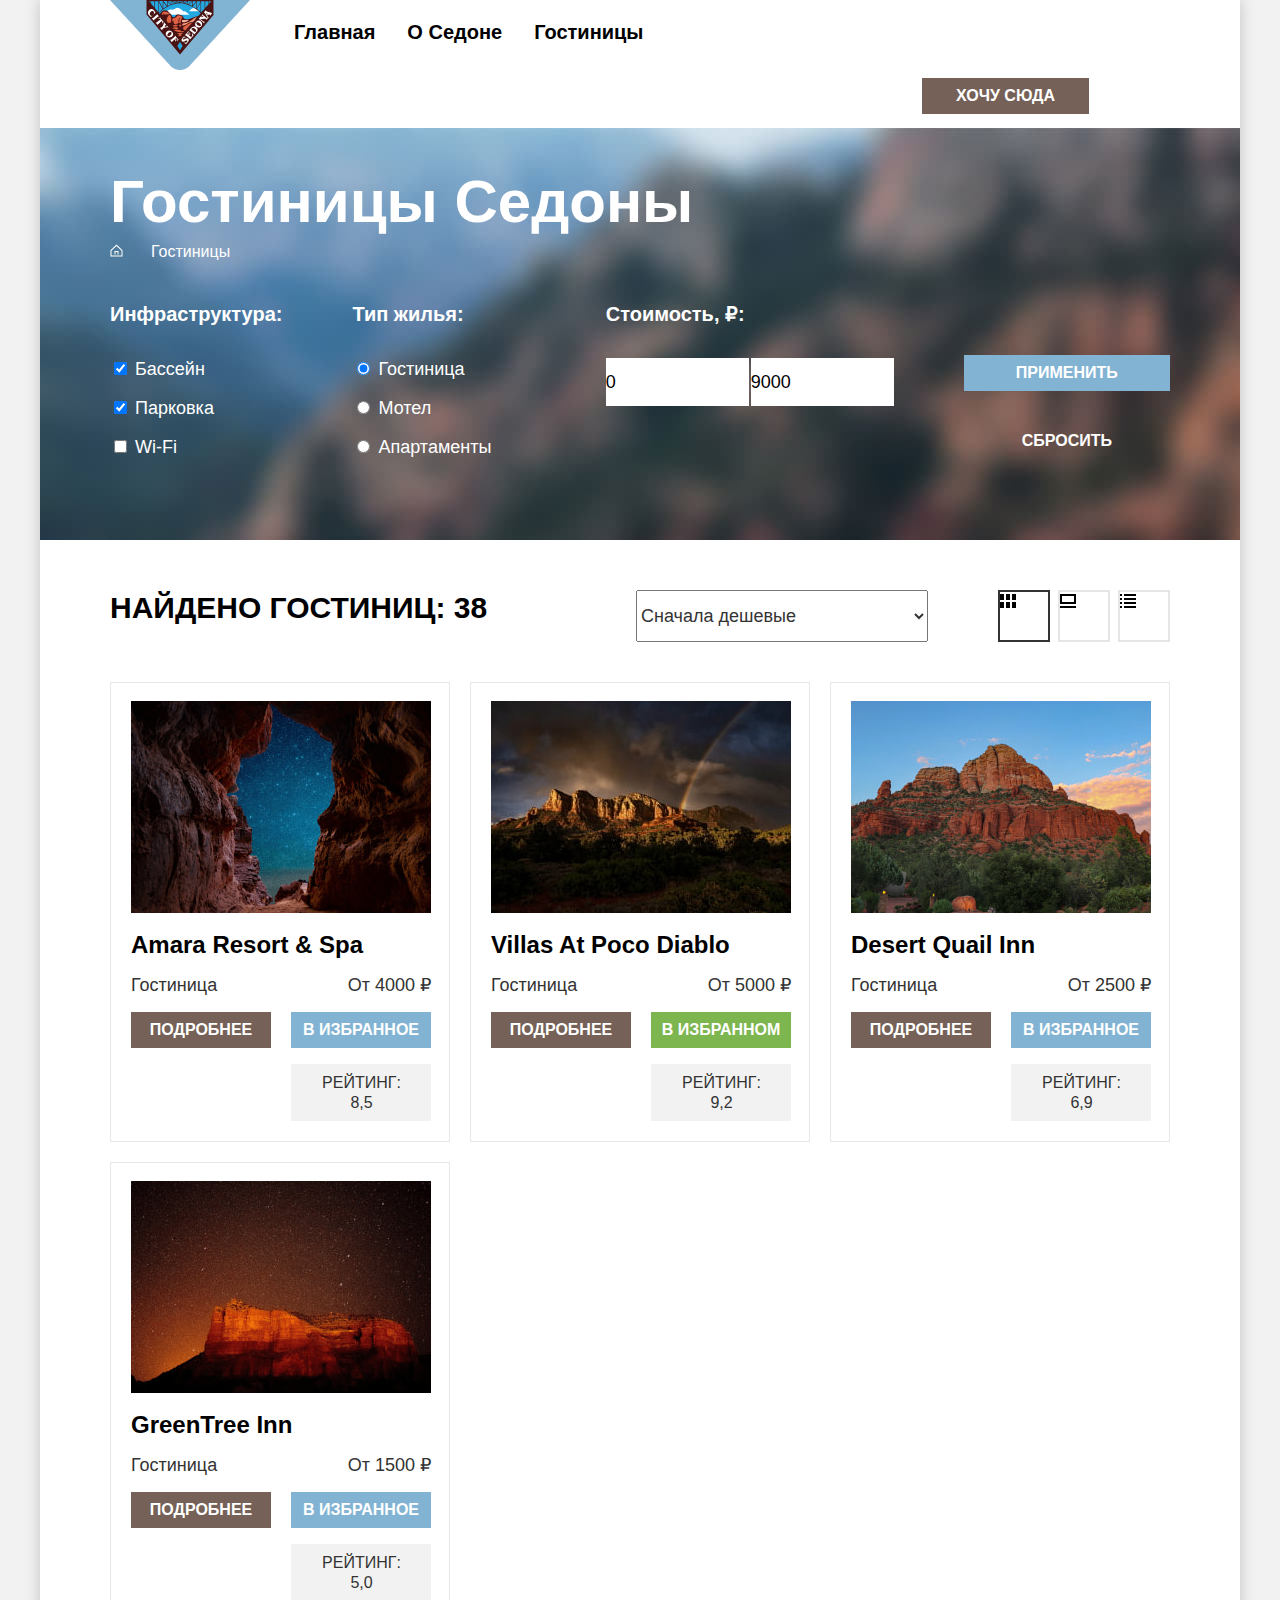
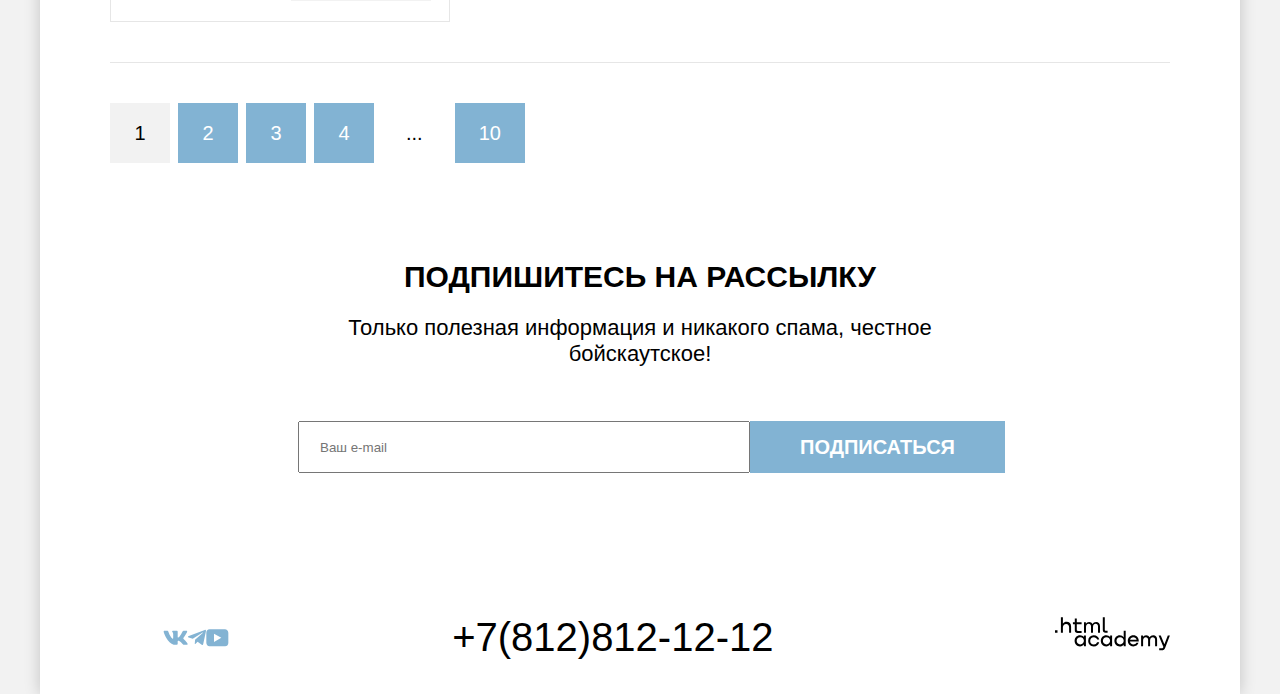
==== catalog.html @ e8048951 "Вносит правки, вставляет изображения" ====
<!DOCTYPE html>
<html lang="ru">

  <head>
    <meta charset="utf-8">
    <title>HTML Academy: Седона</title>
    <link rel="stylesheet" href="styles/styles.css">
  </head>

  <body>
    <div class="page-container">
      <header class="page-header">
        <nav class="navigation">
          <a class="navigation-logo" href="index.html">
            <img class="page-header-logo" src="images/icons/logo.svg" width="140" height="70"
              alt="Логотип сайта городка Седона">
          </a>
          <ul class="navigation-list">
            <li class="navigation-item">
              <a class="navigation-link" href="index.html">Главная</a>
            </li>
            <li class="navigation-item">
              <a class="navigation-link" href="about.html">О Седоне</a>
            </li>
            <li class="navigation-item">
              <a class="navigation-link navigation-link-current" href="catalog.html">Гостиницы</a>
            </li>
          </ul>
          <ul class="navigation-list navigation-user">
            <li class="navigation-item">
              <button class="search icon" type="button"><span class="visually-hidden">Поиск</span>
                <!--<form class="search-form visually-hidden" action="https://echo.htmlacademy.ru/" method="get">
                <input type="text" name="search-button">
              </form>-->
              </button>
            </li>
            <li class="navigation-item">
              <a class="navigation-link favourites icon" href="favourites.html">
                <span class="visually-hidden">
                  Избранное
                </span>
              </a>
            </li>
            <li class="navigation-item">
              <button class="button search-hotels" type="button">
                Хочу сюда
              </button>
            </li>
          </ul>
        </nav>
      </header>

      <main class="main-container catalog-main">
        <section class="filter-catalog filter-background">
          <header class="catalog-header">
            <h1 class="catalog-header-title">Гостиницы Седоны</h1>
            <ol class="breadcrumbs">
              <li class="breadcrumbs-item">
                <a class="breadcrumbs-link" href="index.html">
                  <svg class="breadcrumbs-icon" xmlns="http://www.w3.org/2000/svg" width="13" height="13" fill="none"
                    viewBox="0 0 13 13">
                    <path fill="#fff" d="m6.5.5-6 5.8v6.2h12V6.3L6.5.5Zm5 11h-10V6.7l5-4.8 5 4.8v4.8Z" />
                    <path fill="#fff" d="M4.5 10.5h1V8h2v2.5h1V7h-4v3.5Z" />
                  </svg>
                  <span class="visually-hidden">Главная
                    страница</span></a>
              </li>
              <li class="breadcrumbs-item">
                <a class="breadcrumbs-link ">Гостиницы</a>
              </li>
            </ol>
          </header>
          <div class="filter">
            <h2 class="visually-hidden">Фильтр поиска гостиниц</h2>
            <form class="catalog-filter" action="https://echo.htmlacademy.ru/" method="get">
              <div class="catalog-filter-container">
                <fieldset class="catalog-filter-group">
                  <legend class="catalog-filter-title">Инфраструктура:</legend>
                  <ul class="catalog-filter-list">
                    <li class="catalog-filter-item">
                      <label class="control">
                        <input class="control-input" type="checkbox" name="pool" checked>
                        Бассейн
                      </label>
                    </li>
                    <li class="catalog-filter-item">
                      <label class="control">
                        <input class="control-input" type="checkbox" name="parking" checked>
                        Парковка
                      </label>
                    </li>
                    <li class="catalog-filter-item">
                      <label class="control">
                        <input class="control-input" type="checkbox" name="wi-fi">
                        Wi-Fi
                      </label>
                    </li>
                  </ul>
                </fieldset>
                <fieldset class="catalog-filter-group">
                  <legend class="catalog-filter-title">Тип жилья:</legend>
                  <ul class="catalog-filter-list">
                    <li class="catalog-filter-item">
                      <label class="control">
                        <input class="control-input" type="radio" name="hotel-type" value="catalog-filter-hotel"
                          checked>
                        Гостиница
                      </label>
                    </li>
                    <li class="catalog-filter-item">
                      <label class="control">
                        <input class="control-input" type="radio" name="hotel-type" value="catalog-filter-motel">
                        Мотел
                      </label>
                    </li>
                    <li class="catalog-filter-item">
                      <label class="control">
                        <input class="control-input" type="radio" name="hotel-type" value="catalog-filter-appartments">
                        Апартаменты
                      </label>
                    </li>
                  </ul>
                </fieldset>
              </div>
              <div class="catalog-filter-container">
                <fieldset class="catalog-filter-group cost">
                  <legend class="catalog-filter-title">Стоимость, ₽:</legend>
                  <ul class="catalog-filter-list">
                    <li class="catalog-filter-item">
                      <label class="control">
                        <input class="control-input cost-input" type="text" name="cost-from" value="0" placeholder="От">
                        <span class="visually-hidden">От</span>
                      </label>
                      <label class="control">
                        <input class="control-input cost-input" type="text" name="cost-before" value="9000"
                          placeholder="До">
                        <span class="visually-hidden">До</span>
                      </label>
                    </li>
                  </ul>
                </fieldset>
                <div class="filter-buttons">
                  <button class="button button-submit" type="submit">Применить</button>
                  <button class="button button-reset" type="reset">Сбросить</button>
                </div>
              </div>
            </form>
          </div>
        </section>
        <section class="catalog">
          <div class="sorting-container">
            <h2 class="catalog-title">Найдено гостиниц: <span>38</span></h2>
            <select class="select-control" arai-label="Сортировка">
              <option value="cheap" selected>Сначала дешевые</option>
              <option value="popular">Сначала популярные</option>
              <option value="expensive">Сначала дорогие</option>
            </select>
            <ul class="sorting-buttons">
              <li class="sorting-buttons-item button-selected">
                <a href="#" class="card-grid-toggle">
                  <svg class="view-button-icon" xmlns="http://www.w3.org/2000/svg" width="16" height="14" fill="none"
                    viewBox="0 0 16 14">
                    <g fill="#000" clip-path="url(#a)">
                      <path d="M4 0H0v6h4V0ZM16 0h-4v6h4V0ZM10 0H6v6h4V0ZM4 8H0v6h4V8ZM16 8h-4v6h4V8ZM10 8H6v6h4V8Z" />
                    </g>
                    <defs>
                      <clipPath id="a">
                        <path fill="#fff" d="M0 0h16v14H0z" />
                      </clipPath>
                    </defs>
                  </svg>
                  <span class="visually-hidden">Показать карточки</span>
                </a>
              </li>
              <li class="sorting-buttons-item">
                <a href="#" class="card-grid-toggle">
                  <svg xmlns="http://www.w3.org/2000/svg" width="16" height="14" fill="none" viewBox="0 0 16 14">
                    <g fill="#000" clip-path="url(#a)">
                      <path d="M16 12H0v2h16v-2ZM14 2v6H2V2h12Zm2-2H0v10h16V0Z" />
                    </g>
                    <defs>
                      <clipPath id="a">
                        <path fill="#fff" d="M0 0h16v14H0z" />
                      </clipPath>
                    </defs>
                  </svg>
                  <span class="visually-hidden">Показать карточку с превью</span>
                </a>
              </li>
              <li class="sorting-buttons-item">
                <a href="#" class="card-grid-toggle">
                  <svg xmlns="http://www.w3.org/2000/svg" width="16" height="14" fill="none" viewBox="0 0 16 14">
                    <path fill="#000"
                      d="M2 0H0v2h2V0ZM16 0H4v2h12V0ZM2 4H0v2h2V4ZM16 4H4v2h12V4ZM2 8H0v2h2V8ZM16 8H4v2h12V8ZM2 12H0v2h2v-2ZM16 12H4v2h12v-2Z" />
                  </svg>
                  <span class="visually-hidden">Показать списком</span>
                </a>
              </li>
            </ul>
          </div>

          <ul class="product-list">
            <li class="product-card">
              <a class="product-card-link" href="#">
                <img class="product-card-image" src="images/catalog/hotel-amara.jpg" width="300" height="212"
                  alt="Вид из отеля на звёздное небо">
              </a>
              <a class="product-card-link" href="#">
                <h3 class="product-card-title" lang="en">Amara Resort & Spa</h3>
              </a>
              <span class="product-card-type">Гостиница</span>
              <span class="product-card-price">От 4000 ₽</span>
              <a class="product-card-button button" href="#">Подробнее</a>
              <button class="button product-card-fav" type="button">В избранное</button>
              <p class="star-rating stars-4">
                <span class="visually-hidden">Четыре звезды</span>
              </p>
              <p class="button product-card-rating">Рейтинг: 8,5</p>
            </li>
            <li class="product-card">
              <a class="product-card-link" href="#">
                <img class="product-card-image" src="images/catalog/hotel-villias.jpg" width="300" height="212"
                  alt="Вид и отеля на радугу над горой">
              </a>
              <a class="product-card-link href=" #">
                <h3 class="product-card-title" lang="en">Villas at Poco Diablo</h3>
              </a>
              <span class="product-card-type">Гостиница</span>
              <span class="product-card-price">От 5000 ₽</span>
              <a class="product-card-button button" href="#">Подробнее</a>
              <button class="button product-card-fav active" type="button">В избранном</button>
              <p class="star-rating stars-4">
                <span class="visually-hidden">Четыре звезды</span>
              </p>
              <p class="button product-card-rating">Рейтинг: 9,2</p>
            </li>
            <li class="product-card">
              <a class="product-card-link" href="#">
                <img class="product-card-image" src="images/catalog/hotel-quail.jpg" width="300" height="212"
                  alt="Вид из отеля на живописную красную гору в зелени">
              </a>
              <a class="product-card-link" href="#">
                <h3 class="product-card-title" lang="en">Desert Quail Inn</h3>
              </a>
              <span class="product-card-type">Гостиница</span>
              <span class="product-card-price">От 2500 ₽</span>
              <a class="product-card-button button" href="#">Подробнее</a>
              <button class="button product-card-fav" type="button">В избранное</button>
              <p class="star-rating stars-3">
                <span class="visually-hidden">Три звезды</span>
              </p>
              <p class="button product-card-rating">Рейтинг: 6,9</p>
            </li>
            <li class="product-card">
              <a class="product-card-link" href="#">
                <img class="product-card-image" src="images/catalog/hotel-greentree.jpg" width="300" height="212"
                  alt="Вид из отеля на гору под звёздным небом">
              </a>
              <a class="product-card-link" href="#">
                <h3 class="product-card-title" lang="en">GreenTree Inn</h3>
              </a>
              <span class="product-card-type">Гостиница</span>
              <span class="product-card-price">От 1500 ₽</span>
              <a class="product-card-button button" href="#">Подробнее</a>
              <button class="button product-card-fav" type="button">В избранное</button>
              <p class="star-rating stars-2">
                <span class="visually-hidden">Две звезды</span>
              </p>
              <p class="button product-card-rating">Рейтинг: 5,0</p>
            </li>
          </ul>
          <ul class="pagination-list">
            <li class="pagination-item">
              <a class="pagination-link pagination-current">1</a>
            </li>
            <li class="pagination-item">
              <a class="pagination-link" href="#">2</a>
            </li>
            <li class="pagination-item">
              <a class="pagination-link" href="#">3</a>
            </li>
            <li class="pagination-item">
              <a class="pagination-link" href="#">4</a>
            </li>
            <li class="pagination-item">
              <span class="other-page">...</span>
            </li>
            <li class="pagination-item">
              <a class="pagination-link" href="#">10</a>
            </li>
          </ul>
        </section>
        <section class="subscribe subscribe-catalog">
          <div class="subscribe-container">
            <h2 class="subscribe-title subscribe-title-catalog">Подпишитесь на рассылку</h2>
            <p class="subscribe-text sub-text-catalog">Только полезная информация и никакого спама, честное
              бойскаутское!
            </p>
            <form class="subscribe-form" action="https://echo.htmlacademy.ru/" method="post">
              <input class="subscribe-input" type="email" name="subscribe-email" placeholder="Ваш e-mail" required>
              <button class="button subscribe-email-button" type="button">Подписаться</button>
            </form>
          </div>
        </section>

      </main>

      <footer class="page-footer">
        <section class="networks">
          <h2 class="visually-hidden">Наши соцсети</h2>
          <ul class="networks-list">
            <li class="networks-item">
              <a class="button-network" href="https://vk.com/htmlacademy">
                <svg class="networks-icon" aria-hidden="true" focusable="false" width="25" height="15" fill="none"
                  viewBox="0 0 25 15" xmlns="http://www.w3.org/2000/svg">
                  <path fill="#83B3D3" fill-rule="evenodd" clip-rule="evenodd"
                    d="M24.12 1.8c.16-.54 0-.94-.8-.94H20.7c-.67 0-.98.34-1.15.73 0 0-1.33 3.2-3.22 5.27-.61.6-.9.8-1.23.8-.16 0-.41-.2-.41-.75v-5.1c0-.66-.19-.95-.74-.95H9.82c-.42 0-.67.3-.67.59 0 .62.95.76 1.04 2.51v3.8c0 .83-.15.98-.48.98-.9 0-3.06-3.2-4.34-6.88-.25-.72-.5-1-1.18-1H1.57c-.75 0-.9.34-.9.73 0 .68.89 4.07 4.14 8.55 2.17 3.06 5.23 4.72 8 4.72 1.68 0 1.88-.37 1.88-1v-2.32c0-.74.16-.88.7-.88.38 0 1.05.19 2.6 1.66 1.79 1.75 2.08 2.54 3.08 2.54h2.63c.75 0 1.12-.37.9-1.1-.23-.72-1.08-1.77-2.2-3.02-.62-.71-1.54-1.48-1.82-1.86-.39-.5-.28-.71 0-1.15 0 0 3.2-4.42 3.54-5.93Z" />
                </svg>
                <span class="visually-hidden">Вконтакте</span>
              </a>
            </li>
            <li class="networks-item">
              <a class="button-network" href="https://t.me/htmlacademy">
                <svg class="networks-icon" xmlns="http://www.w3.org/2000/svg" width="18" height="17" fill="none"
                  viewBox="0 0 18 17">
                  <path fill="#83B3D3"
                    d="M16.79.96.84 7.1c-1.09.44-1.08 1.05-.2 1.32l4.1 1.28 9.47-5.98c.44-.27.85-.13.52.17l-7.68 6.93-.28 4.22c.41 0 .6-.2.83-.41l1.99-1.94 4.13 3.06c.77.42 1.31.2 1.5-.71l2.72-12.8c.28-1.1-.43-1.61-1.16-1.28Z" />
                </svg>
                <span class="visually-hidden">Телеграм</span>
              </a>
            </li>
            <li class="networks-item">
              <a class="button-network" href="https://www.youtube.com/user/htmlacademyru">
                <svg class="networks-icon" xmlns="http://www.w3.org/2000/svg" width="23" height="18" fill="none"
                  viewBox="0 0 23 18">
                  <path fill="#83B3D3"
                    d="M18.94.36H3.51C1.65.36.33 1.95.33 3.76v10.09c0 1.91 1.32 3.5 3.18 3.5h15.65c1.64 0 3.17-1.59 3.17-3.4V3.76c-.22-1.8-1.53-3.4-3.39-3.4ZM7.99 12.89V4.82l7.34 4.04-7.34 4.03Z" />
                </svg>
                <span class="visually-hidden">Youtube</span>
              </a>
            </li>
          </ul>
        </section>
        <section class="footer-contacts">
          <h2 class="visually-hidden">Контакты</h2>
          <a class="contacts-phone" href="tel:+78128121212">+7(812)812-12-12</a>
        </section>
        <section class="footer-logo">
          <a class="footer-logo-link" href="https://htmlacademy.ru/">
            <svg class="footer-logo-icon" xmlns="http://www.w3.org/2000/svg" width="115" height="34" fill="none"
              viewBox="0 0 115 34">
              <path fill="#000"
                d="M0 13.26v2.6h2.5v-2.6H0ZM11.6 4.86c-1.6 0-2.8.7-3.6 1.7h-.1V.36h-2v15.5h2v-5.3c0-2.1 1.3-3.6 3.3-3.6 1.8 0 2.9 1.4 2.9 3.2v5.7h2v-6.1c.1-3-1.8-4.9-4.5-4.9ZM26.6 5.16h-4.8v-3.7h-2v3.8h-1.9v2h1.9v6c0 1.7 1 2.7 2.7 2.7h4.1v-2h-3.7c-.7 0-1.1-.4-1.1-1.1v-5.7h4.8v-2ZM41.1 4.96c-1.6 0-2.9.8-3.5 2.1h-.1c-.6-1.2-1.8-2.1-3.4-2.1-1.4 0-2.5.8-3.1 1.8h-.1v-1.6H29v10.6h2v-5.4c0-2 1-3.5 2.6-3.5 1.5 0 2.4 1 2.4 2.6v6.3h2v-5.6c0-2.4 1.4-3.3 2.6-3.3 1.5 0 2.4 1 2.4 2.6v6.3h2v-6.5c.1-2.5-1.4-4.3-3.9-4.3ZM47.8 13.06c0 1.7 1 2.7 2.8 2.7h2v-2h-1.7c-.7 0-1.1-.4-1.1-1.1V.36h-2v12.7ZM28.9 20.06c-.9-1.1-2.2-1.8-3.9-1.8-3.1 0-5.4 2.3-5.4 5.6s2.3 5.6 5.4 5.6c1.8 0 3-.8 3.8-1.9h.1v1.6h2v-10.6h-2v1.5Zm-3.6 7.4c-2.2 0-3.6-1.6-3.6-3.6s1.4-3.6 3.6-3.6 3.6 1.6 3.6 3.6c0 1.9-1.4 3.6-3.6 3.6ZM44.2 22.36c-.5-2.4-2.6-4.1-5.4-4.1a5.4 5.4 0 0 0-5.6 5.6c0 3.1 2.2 5.6 5.6 5.6 2.8 0 4.9-1.8 5.4-4.2h-2.1a3.4 3.4 0 0 1-3.3 2.3c-2.2 0-3.6-1.6-3.6-3.6s1.4-3.6 3.6-3.6c1.6 0 2.8 1 3.3 2.2h2.1v-.2ZM55.1 20.06c-.9-1.1-2.2-1.8-3.9-1.8-3.1 0-5.4 2.3-5.4 5.6s2.3 5.6 5.4 5.6c1.8 0 3-.8 3.8-1.9h.1v1.6h2v-10.6h-2v1.5Zm-3.6 7.4c-2.2 0-3.6-1.6-3.6-3.6s1.4-3.6 3.6-3.6 3.6 1.6 3.6 3.6c0 1.9-1.5 3.6-3.6 3.6ZM68.7 20.16c-.9-1.1-2.2-1.9-3.9-1.9-3.1 0-5.4 2.3-5.4 5.6s2.2 5.6 5.4 5.6c1.7 0 3-.8 3.8-1.8h.1v1.5h2v-15.4h-2v6.4Zm-3.6 7.3c-2.2 0-3.6-1.6-3.6-3.6s1.4-3.6 3.6-3.6 3.6 1.6 3.6 3.6c-.1 2-1.5 3.6-3.6 3.6ZM78.3 18.26c-3.3 0-5.5 2.5-5.5 5.6 0 3 2.1 5.6 5.5 5.6 2.5 0 4.5-1.3 5.2-3.6h-2.1c-.5 1-1.6 1.6-3 1.6-1.9 0-3.3-1.3-3.4-2.9h8.8c.2-3.6-2-6.3-5.5-6.3Zm0 1.9c1.7 0 3 1 3.3 2.6h-6.5c.3-1.5 1.5-2.6 3.2-2.6ZM98.2 18.26c-1.6 0-2.9.8-3.6 2h-.1c-.6-1.2-1.8-2-3.4-2-1.4 0-2.5.7-3.1 1.8v-1.5h-1.9v10.6h2v-5.4c0-2 1-3.4 2.6-3.5 1.5 0 2.4 1 2.4 2.6v6.3h2v-5.6c0-2.4 1.4-3.3 2.6-3.3 1.5 0 2.4 1 2.4 2.6v6.3h2v-6.5c.1-2.6-1.4-4.4-3.9-4.4ZM109.4 27.36l-3.6-8.9h-2.2l4.8 11.6c-.3.9-.7 1.2-1.7 1.2h-2.5v2h2.5c1.8 0 2.8-.8 3.5-2.6l4.7-12.2h-2.1l-3.4 8.9Z" />
            </svg>
          </a>
        </section>
      </footer>
    </div>
  </body>

</html>
---- styles/styles.css ----
@font-face {
  font-family: "PT Sans";
  font-style: normal;
  font-weight: 400;
  src: url("../fonts/ptsans-400.woff2") format("woff2");
  font-display: swap;
}

@font-face {
  font-family: "PT Sans";
  font-style: normal;
  font-weight: 700;
  src: url("../fonts/ptsans-700.woff2") format("woff2");
  font-display: swap;
}

html {
  height: 100%;
}

body {
  margin: 0;
  height: 100%;
  font-family: "PT Sans", sans-serif;
  font-size: 18px;
  line-height: 21px;
  color: #333333;
  background-color: #F2F2F2;
}

.visually-hidden {
  position: absolute;
  width: 1px;
  height: 1px;
  margin: -1px;
  padding: 0;
  border: 0;
  clip: rect(0 0 0 0);
  overflow: hidden;
}

.page-container {
  margin: 0 auto;
  width: 1200px;
  display: flex;
  flex-direction: column;
  min-height: 100%;
  background-color: #FFFFFF;
  box-shadow: 0px 0px 15px rgba(0, 0, 0, 0.2);
}

.page-header {
  color: #000000;
  background-color: #FFFFFF;
  padding: 0 70px;
}

.navigation {
  display: flex;
}

.navigation-list {
  display: flex;
  flex-wrap: wrap;
  width: 460px;
  margin: 0;
  padding: 0;
  list-style: none;
}

.navigation-logo {
  width: 138px;
  margin-right: 30px;
  z-index: 1;
  margin-bottom: -11px;
  cursor: pointer;
}

.navigation-link {
  display: block;
  padding: 20px 16px;
  font-size: 20px;
  line-height: 24px;
  font-weight: 700;
  text-align: center;
  color: #000000;
  background-color: #FFFFFF;
  text-decoration: none;
}

.button {
  font-family: inherit;
  font-size: 16px;
  line-height: 20px;
  font-weight: 700;
  text-align: center;
  color: #FFFFFF;
  text-decoration: none;
  text-transform: uppercase;
  border: 0;
  cursor: pointer;
}

.navigation-user {
  width: 268px;
  margin: 0;
  margin-left: auto;
}

.icon {
  display: block;
  min-width: 20px;
  min-height: 20px;
  padding: 22px 12px;
}

.search {
  background-color: transparent;
  border: 0;
  cursor: pointer;
  margin: 22px 12px;
  padding: 0;
}

.search-hotels {
  min-width: 160px;
  min-height: 36px;
  padding: 8px 34px;
  margin-top: 14px;
  margin-bottom: 14px;
  margin-left: 20px;
  background-color: #756157;
  border: 0;
}

.main-container {
  flex-grow: 1;
}

.hero {
  width: 100%;
  min-height: 485px;
  background-color: #000000;
  background-image: url("../images/index/hero-devider.png"),
    url("../images/index/index-background.jpg");
  background-size: 100% auto;
  background-repeat: no-repeat;
  background-position: center bottom, center;
}

.hero-welcome {
  display: block;
  margin: 0 auto;
}

.welcome {
  padding-top: 51px;
  padding-bottom: 10px;
}

.to-the-gorgeous {
  margin-bottom: 54px;
}

.sedona {
  margin-bottom: 82px;
}

.advantages-title-container {
  width: 651px;
  margin: 0 auto 0 auto;
  padding: 0;
}

.advantages-title {
  padding: 69px 0 25px 0;
  margin: 0;
  font-size: 24px;
  line-height: 28px;
  font-weight: 700;
  text-align: center;
  color: #000000;
  text-transform: uppercase;
}

.advantages-description {
  font-size: 22px;
  line-height: 26px;
  font-weight: 400;
  text-align: center;
  color: #333333;
  background-color: #FFFFFF;
  margin: 0;
  padding: 0 0 106px 0;
}

.advantages-list,
.reco-list {
  display: flex;
  flex-wrap: wrap;
  margin: 0;
  padding: 0;
  list-style: none;
  text-align: center;
}

.advantages-item {
  display: flex;
  flex-direction: column;
  gap: 60px;
  padding: 103px 85px;
  justify-content: center;
  align-items: center;
  width: 400px;
  box-sizing: border-box;
}

.advantages-item-title {
  width: 175px;
  font-size: 24px;
  line-height: 28px;
  font-weight: 700;
  text-align: center;
  color: #000000;
  text-transform: uppercase;
  margin: 0;
}

.advantages-item-description {
  margin: 0;
}

.advantages-item:nth-of-type(n+3):nth-child(even):not(:last-child) {
  background-color: rgba(131, 179, 211, 0.2);
}

.advantages-item:first-child,
.advantages-item:last-child {
  color: #FFFFFF;
  background-color: #82B3D3;
}

/* если это убрать (а хочется, потому что прописаны классы last-child), заголовок в пунктах преимущест везде станосится чёрным, а не белым в некоторых местах */
.dark-blue .advantages-item-title {
  color: #FFFFFF;
}

.advantages-image img {
  display: block;
  object-fit: cover;
  height: 100%;
}

.calling-title,
.finding-hotel-title {
  font-size: 30px;
  line-height: 36px;
  font-weight: 700;
  text-align: center;
  color: #000000;
  background-color: #FFFFFF;
  margin: 0;
}

.calling-title-container {
  width: 505px;
  margin: 0 auto 0 auto;
}

.calling-title {
  width: 505px;
  padding: 64px 0 20px 0;
}

.calling-title-description {
  text-align: center;
  padding-bottom: 64px;
  margin: 0;
}

.reco-item {
  display: flex;
  flex-direction: column;
  gap: 30px;
  padding: 80px 85px;
  justify-content: center;
  align-items: center;
  width: 400px;
  min-height: 385px;
  box-sizing: border-box;
}

.reco-item:nth-child(2n+1) {
  background-color: rgba(131, 179, 211, 0.12);
}

.reco-title {
  font-size: 24px;
  line-height: 28px;
  font-weight: 700;
  color: #000000;
  margin: 0;
}

.reco-description {
  margin: 0;
}

.finding-hotel {
  width: 592px;
  margin: 0 auto 0 auto;
}

.finding-hotel-title {
  padding-top: 96px;
  padding-bottom: 20px;
}

.finding-hotel-description {
  font-size: 22px;
  line-height: 26px;
  font-weight: 400;
  text-align: center;
  color: #333333;
  background-color: #FFFFFF;
  margin: 0;
  padding-bottom: 54px;
}

.finding-hotel-button {
  display: block;
  font-size: 20px;
  line-height: 36px;
  background-color: #756157;
  padding: 8px 50px;
  margin: 0 auto 96px auto;
}

.subscribe-container {
  width: 684px;
  margin: 0 auto 0 auto;
}

.subscribe {
  background-color: #8ccbed;
  background-image: url("../images/index/subscribe-background.jpg");
  background-size: cover;
  background-repeat: no-repeat;
}

.subscribe-title {
  font-size: 30px;
  line-height: 36px;
  font-weight: 700;
  text-align: center;
  text-transform: uppercase;
  padding: 96px 0 20px 0;
  margin: 0;
}

.subscribe-title-index {
  color: #FFFFFF;
}

.subscribe-text {
  font-size: 22px;
  line-height: 26px;
  font-weight: 400;
  text-align: center;
  margin: 0 0 54px 0;
}

.sub-text-index {
  color: #FFFFFF;
}

.subscribe-form {
  display: flex;
  margin: 0;
  padding-bottom: 104px;
}

.subscribe-input {
  width: 452px;
  padding: 14px 345px 14px 20px;
  box-sizing: border-box;
}

.subscribe-email-button {
  display: block;
  font-family: inherit;
  font-size: 20px;
  line-height: 36px;
  background-color: #82B3D3;
  padding: 8px 50px;
  margin: 0 0 0 auto;
}

.page-footer {
  display: flex;
  padding: 40px 70px 30px;
}

.networks-list {
  display: flex;
  flex-wrap: wrap;
  margin: 0;
  margin-right: auto;
  list-style: none;
}

.networks {
  display: flex;
  width: 172px;
  padding: 12px 13px;
}

.footer-contacts {
  width: 335px;
  margin: 0 auto;
}

.contacts-phone {
  display: block;
  font-size: 40px;
  line-height: 40px;
  font-weight: 400;
  text-align: center;
  color: #000000;
  text-decoration: none;
}

.footer-logo {
  margin-left: auto;
  cursor: pointer;
}

.filter-background {
  width: 100%;
  min-height: 412px;
  background-color: #789ec2;
  background-image: url("../images/catalog/filter-background.jpg");
  background-size: 100% auto;
  background-repeat: no-repeat;
}

.catalog-header {
  padding: 0 70px;
  margin-bottom: 40px;
}

.catalog-header-title {
  font-size: 60px;
  line-height: 78px;
  font-weight: 700;
  color: #FFFFFF;
  margin: 0;
  padding-top: 35px;
}

.breadcrumbs {
  display: flex;
  margin: 0;
  padding: 0;
  list-style: none;
}

.breadcrumbs-link {
  font-size: 16px;
  line-height: 21px;
  font-weight: 400;
  margin-right: 28px;
  color: #FFFFFF;
}

.filter {
  color: #FFFFFF;
  text-align: left;
  padding: 0 70px;
}

.catalog-filter {
  display: flex;
  justify-content: space-between;
  width: 1060px;
}

.catalog-filter-container {
  display: flex;
  gap: 70px;
}

.catalog-filter-group {
  margin: 0;
  padding: 0;
  border: 0;
}

.catalog-filter-title {
  font-size: 20px;
  line-height: 24px;
  font-weight: 700;
  margin-bottom: 32px;
  padding: 0;
}

.catalog-filter-list {
  margin: 0;
  padding: 0;
  list-style: none;
}

.catalog-filter-item {
  line-height: 23px;
}

.catalog-filter-item:not(:last-child) {
  margin-bottom: 16px;
}

.cost .catalog-filter-item {
  display: flex;
  gap: 2px;
}

.control-input {
  font-size: 18px;
  line-height: 23px;
  font-weight: 400;
}

.cost-input {
  width: 143px;
  height: 48px;
  padding: 0;
  border: 0;
  box-sizing: border-box;
}

.filter-buttons {
  display: flex;
  flex-direction: column;
  justify-content: flex-end;
  gap: 32px;
}

.button-submit {
  background-color: #82B3D3;
  padding: 8px 50px;
}

.button-reset {
  background-color: transparent;
  padding: 8px 58px;
}

.catalog {
  padding: 0 70px;
}

.catalog-title {
  width: 350;
  font-size: 30px;
  line-height: 36px;
  font-weight: 700;
  text-align: left;
  color: #000000;
  text-decoration: none;
  text-transform: uppercase;
  margin: 0 auto 0 0;
}

.sorting-container {
  display: flex;
  margin: 50px 0 40px 0;
}

.select-control {
  width: 292px;
  font-family: inherit;
  font-size: 18px;
  line-height: 21px;
  font-weight: 400;
  text-align: left;
  color: #333333;
  margin-left: auto;
  margin-right: 70px;
}

.sorting-buttons {
  display: flex;
  margin: 0;
  list-style: none;
  padding: 0;
}

.sorting-buttons-item {
  margin: 0;
  width: 48px;
  height: 48px;
  border: 2px solid #E5E5E5;
}

.button-selected {
  border: 2px solid #333333;
}

.sorting-buttons-item:not(:last-child) {
  margin-right: 8px;
}

.product-list {
  margin: 0;
  padding: 0;
  padding-bottom: 40px;
  list-style: none;
  border-bottom: 1px solid #E6E6E6;
  display: grid;
  grid-template-columns: repeat(3, 340px);
  gap: 20px;
}

.product-card-title {
  font-size: 24px;
  line-height: 28px;
  font-weight: 700;
  text-align: left;
  color: #000000;
  text-transform: capitalize;
  margin: 0;
  grid-row: 2/3;
}

.product-card {
  padding: 20px;
  border: 1px solid #E6E6E6;
  display: grid;
  grid-template-columns: 140px 140px;
  grid-template-rows: 212px 1fr;
  gap: 16px 20px;
  align-items: center;
}

.product-card-link {
  display: grid;
  grid-column: span 2;
}

.product-card a {
  text-decoration: none;
  margin: 0;
  display: block;
}

.product-card-image {
  grid-column: span 2;
}

.product-card-type {
  margin: 0;
}

.product-card-price {
  margin: 0;
  text-align: right;
}

.product-card-button {
  background-color: #756157;
  padding-top: 8px;
  padding-bottom: 8px;
}

.product-card-fav {
  background-color: #82B3D3;
  padding-top: 8px;
  padding-bottom: 8px;
}

.active {
  background-color: #7DB54F;
}

.product-card-star {
  padding: 10px 0;
}

.product-card-rating {
  font-weight: 400;
  color: #333333;
  background-color: #F2F2F2;
  padding: 9px 22px 8px 23px;
  margin: 0;
}

.pagination {
  font-size: 20px;
  line-height: 36px;
  font-weight: 700;
  text-align: center;
  color: #FFFFFF;
  text-transform: uppercase;
  background-color: #82B3D3;
}

.pagination-item:not(:last-child) {
  margin-right: 8px;
}

.pagination-list {
  display: flex;
  margin: 0;
  padding: 0;
  padding-top: 40px;
  list-style: none;
}

.pagination-link,
.other-page {
  display: flex;
  align-items: center;
  justify-content: center;
  box-sizing: border-box;
  font-size: 20px;
  line-height: 36px;
  color: #FFFFFF;
  min-width: 60px;
  height: 60px;
  padding: 12px 24px 12px 24px;
  background-color: #82B3D3;
  text-decoration: none;
}

.pagination-current {
  color: #000000;
  background-color: #F2F2F2;
}

.other-page {
  color: #000000;
  background-color: #FFFFFF;
}

.subscribe-catalog {
  background-image: none;
  background-color: #FFFFFF;
}

.subscribe-title-catalog {
  color: #000000;
  background-color: #FFFFFF;
}

.sub-text-catalog {
  color: #000000;
}
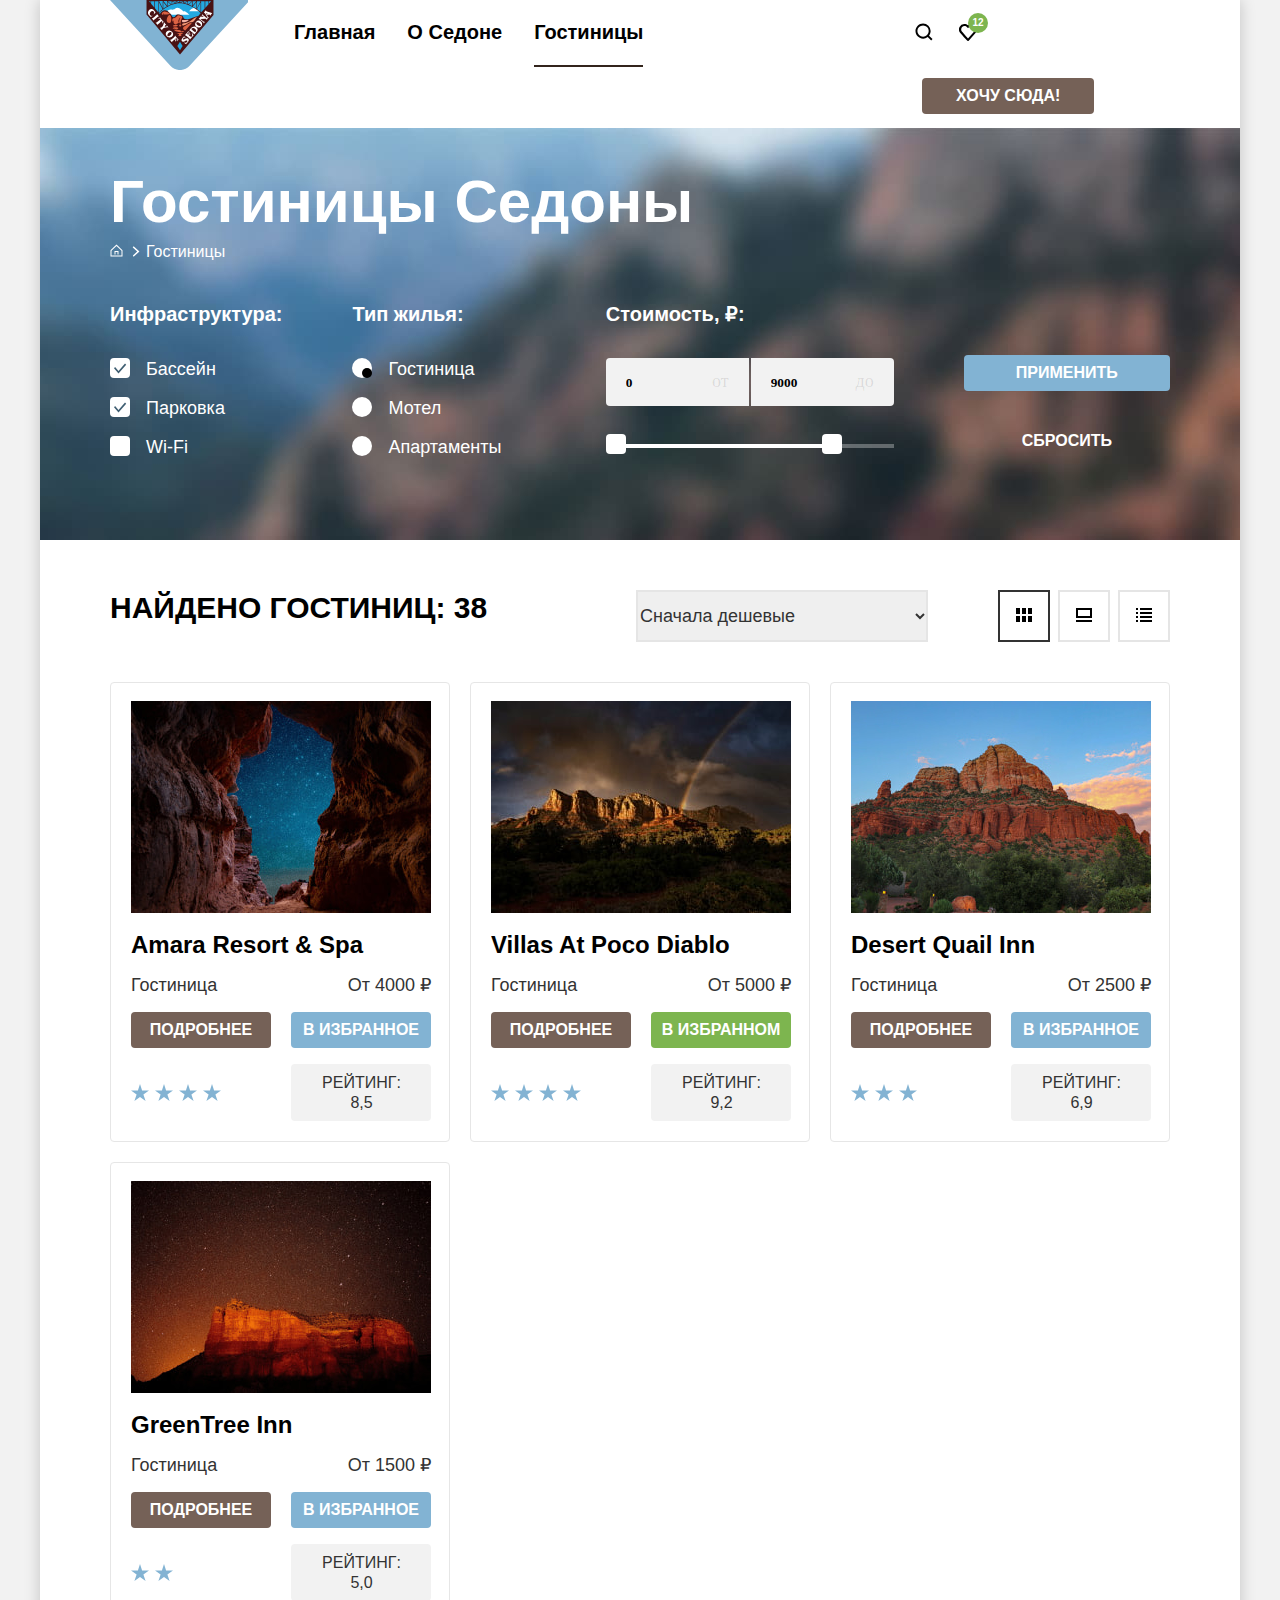
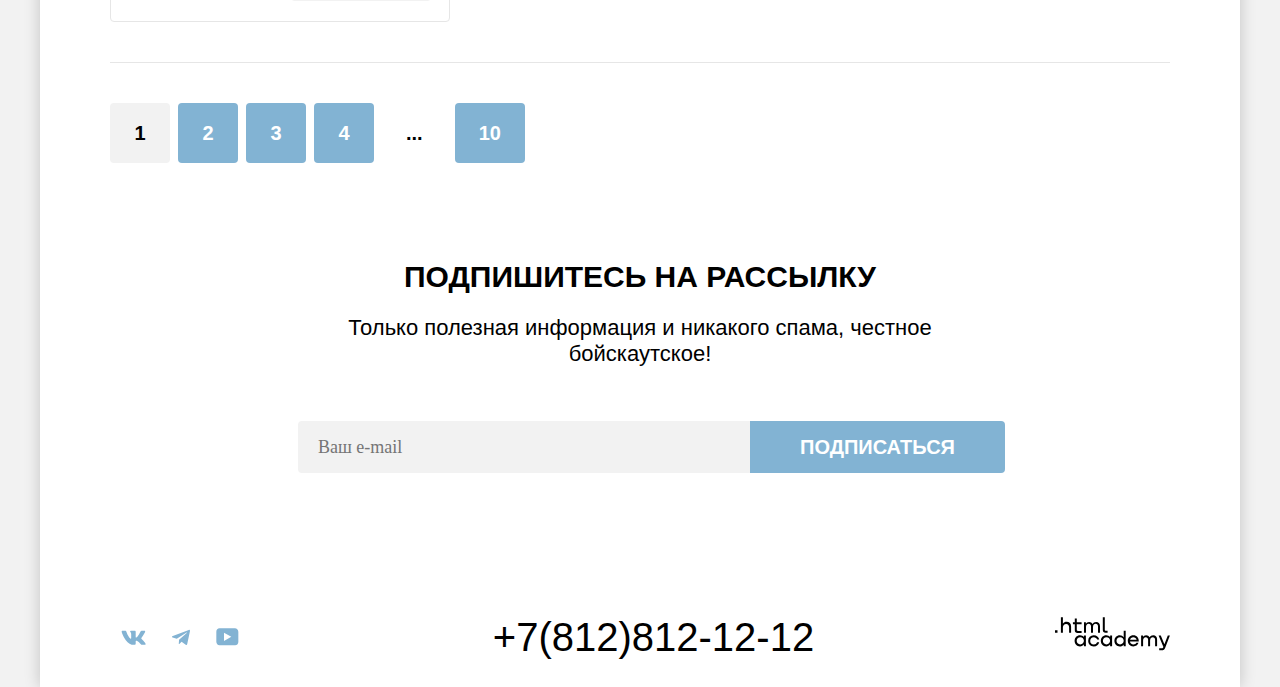
==== commit 39864b1f: "Merge pull request #9 from kanastie/master" ====
--- a/catalog.html
+++ b/catalog.html
@@ -4,6 +4,7 @@
   <head>
     <meta charset="utf-8">
     <title>HTML Academy: Седона</title>
+    <link rel="icon" type="image/png" sizes="32x32" href="images/icons/favicon.png">
     <link rel="stylesheet" href="styles/styles.css">
   </head>
 
@@ -29,9 +30,6 @@
           <ul class="navigation-list navigation-user">
             <li class="navigation-item">
               <button class="search icon" type="button"><span class="visually-hidden">Поиск</span>
-                <!--<form class="search-form visually-hidden" action="https://echo.htmlacademy.ru/" method="get">
-                <input type="text" name="search-button">
-              </form>-->
               </button>
             </li>
             <li class="navigation-item">
@@ -39,11 +37,14 @@
                 <span class="visually-hidden">
                   Избранное
                 </span>
+                <span class="visually-hidden">Добавленных в избранное отелей:
+                </span>
+                <span class="favourites-circle">12</span>
               </a>
             </li>
             <li class="navigation-item">
               <button class="button search-hotels" type="button">
-                Хочу сюда
+                Хочу сюда!
               </button>
             </li>
           </ul>
@@ -79,20 +80,29 @@
                   <ul class="catalog-filter-list">
                     <li class="catalog-filter-item">
                       <label class="control">
-                        <input class="control-input" type="checkbox" name="pool" checked>
-                        Бассейн
-                      </label>
-                    </li>
-                    <li class="catalog-filter-item">
-                      <label class="control">
-                        <input class="control-input" type="checkbox" name="parking" checked>
-                        Парковка
-                      </label>
-                    </li>
-                    <li class="catalog-filter-item">
-                      <label class="control">
-                        <input class="control-input" type="checkbox" name="wi-fi">
-                        Wi-Fi
+                        <input class="visually-hidden control-input" type="checkbox" name="pool" checked>
+                        <span class="control-mark"></span>
+                        <span class="control-label">
+                          Бассейн
+                        </span>
+                      </label>
+                    </li>
+                    <li class="catalog-filter-item">
+                      <label class="control">
+                        <input class="visually-hidden control-input" type="checkbox" name="parking" checked>
+                        <span class="control-mark"></span>
+                        <span class="control-label">
+                          Парковка
+                        </span>
+                      </label>
+                    </li>
+                    <li class="catalog-filter-item">
+                      <label class="control">
+                        <input class="visually-hidden control-input" type="checkbox" name="wi-fi">
+                        <span class="control-mark"></span>
+                        <span class="control-label">
+                          Wi-Fi
+                        </span>
                       </label>
                     </li>
                   </ul>
@@ -102,21 +112,32 @@
                   <ul class="catalog-filter-list">
                     <li class="catalog-filter-item">
                       <label class="control">
-                        <input class="control-input" type="radio" name="hotel-type" value="catalog-filter-hotel"
-                          checked>
-                        Гостиница
-                      </label>
-                    </li>
-                    <li class="catalog-filter-item">
-                      <label class="control">
-                        <input class="control-input" type="radio" name="hotel-type" value="catalog-filter-motel">
-                        Мотел
-                      </label>
-                    </li>
-                    <li class="catalog-filter-item">
-                      <label class="control">
-                        <input class="control-input" type="radio" name="hotel-type" value="catalog-filter-appartments">
-                        Апартаменты
+                        <input class="visually-hidden control-input" type="radio" name="hotel-type"
+                          value="catalog-filter-hotel" checked>
+                        <span class="control-mark-radio"></span>
+                        <span class="control-label">
+                          Гостиница
+                        </span>
+                      </label>
+                    </li>
+                    <li class="catalog-filter-item">
+                      <label class="control">
+                        <input class="visually-hidden control-input" type="radio" name="hotel-type"
+                          value="catalog-filter-motel">
+                        <span class="control-mark-radio"></span>
+                        <span class="control-label">
+                          Мотел
+                        </span>
+                      </label>
+                    </li>
+                    <li class="catalog-filter-item">
+                      <label class="control">
+                        <input class="visually-hidden control-input" type="radio" name="hotel-type"
+                          value="catalog-filter-appartments">
+                        <span class="control-mark-radio"></span>
+                        <span class="control-label">
+                          Апартаменты
+                        </span>
                       </label>
                     </li>
                   </ul>
@@ -125,19 +146,27 @@
               <div class="catalog-filter-container">
                 <fieldset class="catalog-filter-group cost">
                   <legend class="catalog-filter-title">Стоимость, ₽:</legend>
-                  <ul class="catalog-filter-list">
-                    <li class="catalog-filter-item">
-                      <label class="control">
-                        <input class="control-input cost-input" type="text" name="cost-from" value="0" placeholder="От">
-                        <span class="visually-hidden">От</span>
-                      </label>
-                      <label class="control">
-                        <input class="control-input cost-input" type="text" name="cost-before" value="9000"
-                          placeholder="До">
-                        <span class="visually-hidden">До</span>
-                      </label>
-                    </li>
-                  </ul>
+                  <div class="catalog-filter-item range">
+                    <label class="control-range">
+                      <input class="cost-input cost-from-input" type="number" name="cost-from" max="9000"
+                        placeholder="0">
+                      <span class="cost-input-text">От</span>
+                    </label>
+                    <label class="control-range">
+                      <input class="cost-input cost-before-input" type="number" name="cost-before" max="9000"
+                        maxlength="4" placeholder="9000">
+                      <span class="cost-input-text">До</span>
+                    </label>
+
+                    <div class="range-scale">
+                      <div class="range-bar" style="left: 0;width:226px">
+                        <button class="range-toggle toggle-min">
+                        </button>
+                        <button class="range-toggle toggle-max">
+                        </button>
+                      </div>
+                    </div>
+                  </div>
                 </fieldset>
                 <div class="filter-buttons">
                   <button class="button button-submit" type="submit">Применить</button>
--- a/styles/styles.css
+++ b/styles/styles.css
@@ -69,11 +69,12 @@
 }
 
 .navigation-logo {
+  position: relative;
   width: 138px;
   margin-right: 30px;
-  z-index: 1;
   margin-bottom: -11px;
   cursor: pointer;
+  contain: content;
 }
 
 .navigation-link {
@@ -86,7 +87,25 @@
   color: #000000;
   background-color: #FFFFFF;
   text-decoration: none;
-}
+  position: relative;
+}
+
+.navigation-link-current::after {
+  content: "";
+  width: 100%;
+  display: block;
+  border-bottom: 2px solid #32241c;
+  position: relative;
+  top: 21px;
+  background-color: #756257;
+}
+
+.navigation-link:focus {
+  border-radius: 4px;
+  box-shadow: 0 0 0 2px black;
+  outline: none;
+}
+
 
 .button {
   font-family: inherit;
@@ -98,7 +117,9 @@
   text-decoration: none;
   text-transform: uppercase;
   border: 0;
+  border-radius: 4px;
   cursor: pointer;
+  box-sizing: border-box;
 }
 
 .navigation-user {
@@ -120,6 +141,37 @@
   cursor: pointer;
   margin: 22px 12px;
   padding: 0;
+}
+
+.search.icon {
+  background-image: url("../images/icons/search-icon.svg");
+  background-repeat: no-repeat;
+  background-size: 18px 18px;
+  background-position: center;
+}
+
+.favourites.icon {
+  background-image: url("../images/icons/heart-icon.svg");
+  background-repeat: no-repeat;
+  background-size: 18px 17px;
+  background-position: center;
+}
+
+.favourites-circle {
+  position: absolute;
+  top: 20%;
+  left: 50%;
+  display: block;
+  width: 20px;
+  height: 20px;
+  border: 0;
+  border-radius: 50%;
+  background-color: #7DB54F;
+  text-align: center;
+  color: #FFFFFF;
+  font-size: 10px;
+  line-height: 20px;
+
 }
 
 .search-hotels {
@@ -133,6 +185,24 @@
   border: 0;
 }
 
+.search-hotels:hover {
+  background-color: rgba(97, 80, 72, 1);
+}
+
+.search-hotels:focus {
+  background-color: rgba(97, 80, 72, 1);
+}
+
+.search-hotels:active {
+  color: rgba(255, 255, 255, 0.3);
+  background-color: rgba(117, 97, 87, 1);
+}
+
+.search-hotels:disabled {
+  color: rgba(255, 255, 255, 1);
+  background-color: rgba(229, 229, 229, 1);
+}
+
 .main-container {
   flex-grow: 1;
 }
@@ -143,7 +213,7 @@
   background-color: #000000;
   background-image: url("../images/index/hero-devider.png"),
     url("../images/index/index-background.jpg");
-  background-size: 100% auto;
+  background-size: 100% auto, 100% auto;
   background-repeat: no-repeat;
   background-position: center bottom, center;
 }
@@ -169,11 +239,11 @@
 .advantages-title-container {
   width: 651px;
   margin: 0 auto 0 auto;
-  padding: 0;
+  padding: 69px 0 106px 0;
 }
 
 .advantages-title {
-  padding: 69px 0 25px 0;
+  padding: 0 0 25px 0;
   margin: 0;
   font-size: 24px;
   line-height: 28px;
@@ -191,7 +261,7 @@
   color: #333333;
   background-color: #FFFFFF;
   margin: 0;
-  padding: 0 0 106px 0;
+  padding: 0;
 }
 
 .advantages-list,
@@ -207,9 +277,7 @@
 .advantages-item {
   display: flex;
   flex-direction: column;
-  gap: 60px;
   padding: 103px 85px;
-  justify-content: center;
   align-items: center;
   width: 400px;
   box-sizing: border-box;
@@ -223,11 +291,28 @@
   text-align: center;
   color: #000000;
   text-transform: uppercase;
-  margin: 0;
+  margin: 0 0 62px 0;
 }
 
 .advantages-item-description {
   margin: 0;
+}
+
+.advantages-item-description::before {
+  content: "";
+  display: block;
+  width: 60px;
+  height: 2px;
+  background-color: rgba(0, 0, 0, 0.30);
+  position: relative;
+  bottom: 30px;
+  left: 50%;
+  transform: translate(-30px);
+}
+
+.dark-blue .advantages-item-description::before {
+  content: "";
+  background: rgba(255, 255, 255, 0.30);
 }
 
 .advantages-item:nth-of-type(n+3):nth-child(even):not(:last-child) {
@@ -240,9 +325,16 @@
   background-color: #82B3D3;
 }
 
-/* если это убрать (а хочется, потому что прописаны классы last-child), заголовок в пунктах преимущест везде станосится чёрным, а не белым в некоторых местах */
 .dark-blue .advantages-item-title {
   color: #FFFFFF;
+}
+
+.advantages-item-image {
+  display: block;
+}
+
+.advantages-image {
+  height: 100%;
 }
 
 .advantages-image img {
@@ -265,16 +357,16 @@
 .calling-title-container {
   width: 505px;
   margin: 0 auto 0 auto;
+  padding: 64px 0;
 }
 
 .calling-title {
   width: 505px;
-  padding: 64px 0 20px 0;
+  padding-bottom: 20px;
 }
 
 .calling-title-description {
   text-align: center;
-  padding-bottom: 64px;
   margin: 0;
 }
 
@@ -294,12 +386,31 @@
   background-color: rgba(131, 179, 211, 0.12);
 }
 
+.reco-item-home {
+  background-image: url("../images/index/advantage-icon-house.svg");
+  background-repeat: no-repeat;
+  background-position: top 80px center;
+}
+
+.reco-item-food {
+  background-image: url("../images/index/advantage-icon-food.svg");
+  background-repeat: no-repeat;
+  background-position: top 80px center;
+}
+
+.reco-item-gift {
+  background-image: url("../images/index/advantage-icon-gift.svg");
+  background-repeat: no-repeat;
+  background-position: top 80px center;
+}
+
 .reco-title {
   font-size: 24px;
   line-height: 28px;
   font-weight: 700;
   color: #000000;
   margin: 0;
+  padding-top: 102px;
 }
 
 .reco-description {
@@ -309,10 +420,10 @@
 .finding-hotel {
   width: 592px;
   margin: 0 auto 0 auto;
+  padding: 96px 0;
 }
 
 .finding-hotel-title {
-  padding-top: 96px;
   padding-bottom: 20px;
 }
 
@@ -333,12 +444,31 @@
   line-height: 36px;
   background-color: #756157;
   padding: 8px 50px;
-  margin: 0 auto 96px auto;
+  margin: 0 auto;
+}
+
+.finding-hotel-button:hover {
+  background-color: rgba(97, 80, 72, 1);
+}
+
+.finding-hotel-button:focus {
+  background-color: rgba(97, 80, 72, 1);
+}
+
+.finding-hotel-button:active {
+  color: rgba(255, 255, 255, 0.3);
+  background-color: rgba(117, 97, 87, 1);
+}
+
+.finding-hotel-button:disabled {
+  color: rgba(255, 255, 255, 1);
+  background-color: rgba(229, 229, 229, 1);
 }
 
 .subscribe-container {
   width: 684px;
-  margin: 0 auto 0 auto;
+  margin: 0 auto;
+  padding: 96px 0 104px 0;
 }
 
 .subscribe {
@@ -354,7 +484,7 @@
   font-weight: 700;
   text-align: center;
   text-transform: uppercase;
-  padding: 96px 0 20px 0;
+  padding-bottom: 20px;
   margin: 0;
 }
 
@@ -367,7 +497,8 @@
   line-height: 26px;
   font-weight: 400;
   text-align: center;
-  margin: 0 0 54px 0;
+  padding-bottom: 54px;
+  margin: 0;
 }
 
 .sub-text-index {
@@ -375,15 +506,33 @@
 }
 
 .subscribe-form {
-  display: flex;
-  margin: 0;
-  padding-bottom: 104px;
+  position: relative;
+  display: flex;
+  margin: 0;
 }
 
 .subscribe-input {
   width: 452px;
   padding: 14px 345px 14px 20px;
   box-sizing: border-box;
+  background-color: rgba(242, 242, 242, 1);
+  border: 0;
+  border-radius: 4px 0 0 4px;
+  font-family: "PT Sans";
+  font-size: 18px;
+  line-height: 24px;
+  color: rgba(0, 0, 0, 0.6);
+}
+
+.subscribe-input-index::before {
+  position: absolute;
+  display: block;
+  width: 20px;
+  height: 20px;
+  background-image: url("../images/index/calendar-icon.svg");
+  background-size: 16px 15px;
+  background-repeat: no-repeat;
+  content: "";
 }
 
 .subscribe-email-button {
@@ -394,6 +543,25 @@
   background-color: #82B3D3;
   padding: 8px 50px;
   margin: 0 0 0 auto;
+  border-radius: 0 4px 4px 0;
+}
+
+.subscribe-email-button:hover {
+  background: rgba(104, 162, 202, 1);
+}
+
+.subscribe-email-button:focus {
+  background: rgba(104, 162, 202, 1);
+}
+
+.subscribe-email-button:active {
+  color: rgba(255, 255, 255, 0.3);
+  background: rgba(130, 179, 211, 1);
+}
+
+.subscribe-email-button:disabled {
+  color: rgba(255, 255, 255, 1);
+  background: rgba(229, 229, 229, 1);
 }
 
 .page-footer {
@@ -401,18 +569,38 @@
   padding: 40px 70px 30px;
 }
 
+.networks {
+  display: flex;
+  width: 142px;
+}
+
 .networks-list {
   display: flex;
   flex-wrap: wrap;
   margin: 0;
+  padding: 0;
   margin-right: auto;
   list-style: none;
 }
 
-.networks {
-  display: flex;
-  width: 172px;
-  padding: 12px 13px;
+.button-network {
+  width: 47px;
+  height: 40px;
+  display: flex;
+  align-items: center;
+  justify-content: center;
+}
+
+.button-network:hover path {
+  fill: rgba(104, 162, 202, 1)
+}
+
+.button-network:focus path {
+  fill: rgba(104, 162, 202, 1)
+}
+
+.button-network:active path {
+  fill: rgba(104, 162, 202, 0.3)
 }
 
 .footer-contacts {
@@ -430,9 +618,44 @@
   text-decoration: none;
 }
 
-.footer-logo {
-  margin-left: auto;
+.contacts-phone:hover {
+  color: rgba(117, 97, 87, 1);
+}
+
+.contacts-phone:focus {
+  color: rgba(117, 97, 87, 1);
+  outline: auto;
+  /* есть ли вообще такое значение? в интернете не нашла, но из-за него обводка заданного мной цвета */
+  contain: content;
+}
+
+.contacts-phone:active {
+  color: rgba(117, 97, 87, 0.3);
+}
+
+.footer-logo a {
   cursor: pointer;
+  display: flex;
+  width: 115px;
+  height: 33px;
+  justify-content: center;
+  align-items: center;
+}
+
+.footer-logo-link:hover path {
+  fill: rgba(117, 97, 87, 1);
+}
+
+.footer-logo-link:focus path {
+  fill: rgba(117, 97, 87, 1);
+}
+
+.footer-logo-link:active path {
+  fill: rgba(117, 97, 87, 0.3);
+}
+
+.footer-logo-icon {
+  position: absolute;
 }
 
 .filter-background {
@@ -465,12 +688,47 @@
   list-style: none;
 }
 
+.breadcrumbs-item {
+  margin-right: 23px;
+  position: relative;
+}
+
 .breadcrumbs-link {
+  position: relative;
   font-size: 16px;
   line-height: 21px;
   font-weight: 400;
-  margin-right: 28px;
   color: #FFFFFF;
+  text-decoration: none;
+}
+
+.breadcrumbs-link:hover {
+  color: rgba(255, 255, 255, 0.6);
+}
+
+.breadcrumbs-link:active {
+  color: rgba(255, 255, 255, 0.3);
+}
+
+.breadcrumbs-item::before {
+  content: url("../images/catalog/breadcrumbs-arrow.svg");
+  position: absolute;
+  top: 0;
+  right: 0;
+  bottom: 0;
+  left: -14px;
+}
+
+.breadcrumbs-link:hover path {
+  fill: rgba(255, 255, 255, 0.6);
+}
+
+.breadcrumbs-link:active path {
+  fill: rgba(255, 255, 255, 0.3);
+}
+
+.breadcrumbs-item:first-child::before {
+  content: none;
 }
 
 .filter {
@@ -523,19 +781,171 @@
   gap: 2px;
 }
 
-.control-input {
+.control {
+  position: relative;
   font-size: 18px;
   line-height: 23px;
   font-weight: 400;
+  display: block;
+  padding-left: 36px;
+}
+
+.control-range {
+  position: relative;
+}
+
+.control-mark {
+  position: absolute;
+  top: 0;
+  left: 0;
+  width: 20px;
+  height: 20px;
+  border: 0;
+  border-radius: 4px;
+  background-color: #FFFFFF;
+}
+
+.control:hover .control-mark,
+.control:hover .control-mark-radio {
+  opacity: 30%;
+}
+
+.control:focus-within .control-mark,
+.control:focus-within .control-mark-radio {
+  box-shadow: 0 0 0 2px rgba(104, 162, 202, 1);
+}
+
+.control:active .control-mark,
+.control:active .control-mark-radio {
+  opacity: 30%;
+}
+
+.control-input[type="checkbox"]:checked + .control-mark::before {
+  position: absolute;
+  top: 0;
+  left: 0;
+  background-image: url("../images/catalog/tick.svg");
+  background-size: 20px 20px;
+  background-repeat: no-repeat;
+  width: 20px;
+  height: 20px;
+  content: "";
+}
+
+.control-mark-radio {
+  position: absolute;
+  top: 0;
+  left: 0;
+  width: 20px;
+  height: 20px;
+  border: 0;
+  border-radius: 50%;
+  background-color: #FFFFFF;
+  display: block;
+}
+
+.control-input[type="radio"]:checked + .control-mark-radio::before {
+  position: absolute;
+  top: 50%;
+  left: 50%;
+  width: 10px;
+  height: 10px;
+  background: black;
+  transform: translate(-50% -50%);
+  display: block;
+  content: "";
+  border-radius: 50%;
 }
 
 .cost-input {
   width: 143px;
   height: 48px;
-  padding: 0;
+  padding: 12px 20px;
+  margin-bottom: 36px;
   border: 0;
   box-sizing: border-box;
-}
+  background-color: #F2F2F2;
+}
+
+.cost-input:focus {
+  box-shadow: 0 0 0 3px #83B3D3;
+  outline: none;
+}
+
+.cost-input:active {
+  box-shadow: 0 0 0 3px #000000;
+}
+
+.cost-from-input {
+  border-radius: 4px 0 0 4px;
+}
+
+.cost-before-input {
+  border-radius: 0 4px 4px 0;
+}
+
+.cost-input-text {
+  position: absolute;
+  z-index: 1;
+  bottom: 49px;
+  right: 20px;
+  display: block;
+  font-family: "PT Sans";
+  line-height: 24px;
+  color: rgba(0, 0, 0, 0.1);
+  text-transform: lowercase;
+}
+
+.cost-input::placeholder {
+  font-family: "PT Sans";
+  line-height: 24px;
+  font-weight: 700;
+  color: #000000;
+}
+
+.cost-input::-webkit-outer-spin-button,
+.cost-input::-webkit-inner-spin-button {
+  -webkit-appearance: none;
+  appearance: none;
+  margin: 0;
+}
+
+.range {
+  flex-wrap: wrap;
+  width: min-content;
+}
+
+.range-scale {
+  position: relative;
+  width: 288px;
+  height: 4px;
+  background-color: rgba(255, 255, 255, 0.3);
+}
+
+.range-bar {
+  position: absolute;
+  height: 4px;
+  background-color: rgba(255, 255, 255);
+}
+
+.range-toggle {
+  position: absolute;
+  width: 20px;
+  height: 20px;
+  background-color: #FFFFFF;
+  border: 0;
+  border-radius: 4px;
+}
+
+.toggle-min {
+  top: -10px;
+}
+
+.toggle-max {
+  top: -10px;
+  right: -10px;
+}
+
 
 .filter-buttons {
   display: flex;
@@ -549,9 +959,44 @@
   padding: 8px 50px;
 }
 
+.button-submit:hover {
+  background-color: rgba(104, 162, 202, 1);
+}
+
+.button-submit:focus {
+  background-color: rgba(104, 162, 202, 1);
+}
+
+.button-submit:active {
+  background-color: rgba(130, 179, 211, 1);
+  color: rgba(255, 255, 255, 0.3);
+}
+
+.button-submit:disabled {
+  background-color: rgba(229, 229, 229, 1);
+  color: rgba(255, 255, 255, 1);
+}
+
 .button-reset {
   background-color: transparent;
   padding: 8px 58px;
+}
+
+.button-reset:hover {
+  opacity: 30%;
+}
+
+.button-reset:focus {
+  box-shadow: 0 0 0 3px #83B3D3;
+  outline: none;
+}
+
+.button-reset:active {
+  color: rgba(255, 255, 255, 0.3);
+}
+
+.button-reset:disabled {
+  color: rgba(255, 255, 255, 1);
 }
 
 .catalog {
@@ -585,6 +1030,26 @@
   color: #333333;
   margin-left: auto;
   margin-right: 70px;
+  border: none;
+  box-shadow: inset 0 0 0 2px rgba(229, 229, 229, 1);
+}
+
+.select-control:hover {
+  box-shadow: inset 0 0 0 2px rgba(104, 162, 202, 1);
+}
+
+.select-control:focus {
+  box-shadow: 0 0 0 2px rgba(104, 162, 202, 1);
+  outline: none;
+}
+
+.select-control:active {
+  box-shadow: inset 0 0 0 2px rgba(63, 94, 114, 1);
+}
+
+.select-control:disabled {
+  color: rgba(0, 0, 0, 0.3);
+  box-shadow: inset 0 0 0 2px rgba(0, 0, 0, 0.3);
 }
 
 .sorting-buttons {
@@ -595,10 +1060,37 @@
 }
 
 .sorting-buttons-item {
+  display: flex;
+  justify-content: center;
+  align-items: center;
   margin: 0;
   width: 48px;
   height: 48px;
   border: 2px solid #E5E5E5;
+}
+
+.card-grid-toggle {
+  padding: 14px 12px;
+}
+
+.card-grid-toggle:hover {
+  box-shadow: inset 0 0 0 2px #000000;
+  width: 100%;
+  border: 0;
+  text-align: center;
+}
+
+.card-grid-toggle:focus {
+  border: none;
+  box-shadow: 0 0 0 2px #68A2CA;
+  width: 48px;
+  text-align: center;
+  outline: none;
+}
+
+.card-grid-toggle:active {
+  border: 2px solid #000000;
+  text-align: center;
 }
 
 .button-selected {
@@ -629,6 +1121,7 @@
   text-transform: capitalize;
   margin: 0;
   grid-row: 2/3;
+  contain: content;
 }
 
 .product-card {
@@ -639,6 +1132,7 @@
   grid-template-rows: 212px 1fr;
   gap: 16px 20px;
   align-items: center;
+  border-radius: 4px;
 }
 
 .product-card-link {
@@ -671,18 +1165,106 @@
   padding-bottom: 8px;
 }
 
+.product-card-button:hover {
+  background-color: rgba(97, 80, 72, 1);
+}
+
+.product-card-button:focus {
+  background-color: rgba(97, 80, 72, 1);
+}
+
+.product-card-button:active {
+  background-color: rgba(117, 97, 87, 1);
+  color: rgba(255, 255, 255, 0.3);
+}
+
+.product-card-button:disabled {
+  background-color: rgba(229, 229, 229, 1);
+  color: rgba(255, 255, 255, 1);
+}
+
 .product-card-fav {
   background-color: #82B3D3;
   padding-top: 8px;
   padding-bottom: 8px;
 }
 
+.product-card-fav:hover {
+  background-color: rgba(104, 162, 202, 1);
+}
+
+.product-card-fav:focus {
+  background-color: rgba(104, 162, 202, 1);
+}
+
+.product-card-fav:active {
+  background-color: rgba(130, 179, 211, 1);
+  color: rgba(255, 255, 255, 0.3);
+}
+
+.product-card-fav:disabled {
+  background-color: rgba(229, 229, 229, 1);
+  color: rgba(255, 255, 255, 1);
+}
+
 .active {
   background-color: #7DB54F;
 }
 
-.product-card-star {
+.active:hover {
+  background-color: rgba(108, 158, 66, 1);
+}
+
+.active:focus {
+  background-color: rgba(108, 158, 66, 1);
+}
+
+.active:active {
+  background-color: rgba(125, 181, 79, 1);
+  color: rgba(255, 255, 255, 0.3);
+}
+
+.active:disabled {
+  background-color: rgba(229, 229, 229, 1);
+  color: rgba(255, 255, 255, 1);
+}
+
+.star-rating {
+  margin: 0;
   padding: 10px 0;
+  display: flex;
+  align-items: center;
+}
+
+.star-rating::before {
+  content: "";
+  display: block;
+  height: 17px;
+  background-image: url("../images/catalog/star-icon.svg");
+  background-size: 24px 17px;
+  background-repeat: repeat-x;
+  background-position: left -3px center;
+}
+
+/* 18px (img) + 6px (margin-right) */
+.stars-1::before {
+  width: 24px;
+}
+
+.stars-2::before {
+  width: 42px;
+}
+
+.stars-3::before {
+  width: 66px;
+}
+
+.stars-4::before {
+  width: 90px;
+}
+
+.stars-5::before {
+  width: 114px;
 }
 
 .product-card-rating {
@@ -701,6 +1283,14 @@
   color: #FFFFFF;
   text-transform: uppercase;
   background-color: #82B3D3;
+}
+
+.pagination-item {
+  font-size: 20px;
+  line-height: 36px;
+  font-weight: 700;
+  text-transform: uppercase;
+  border-radius: 4px;
 }
 
 .pagination-item:not(:last-child) {
@@ -729,6 +1319,7 @@
   padding: 12px 24px 12px 24px;
   background-color: #82B3D3;
   text-decoration: none;
+  border-radius: 4px;
 }
 
 .pagination-current {
@@ -741,6 +1332,19 @@
   background-color: #FFFFFF;
 }
 
+.pagination-link:hover {
+  background-color: rgba(104, 162, 202, 1);
+}
+
+.pagination-link:focus {
+  background-color: rgba(104, 162, 202, 1);
+}
+
+.pagination-link:active {
+  background-color: rgba(130, 179, 211, 1);
+  color: rgba(255, 255, 255, 0.3);
+}
+
 .subscribe-catalog {
   background-image: none;
   background-color: #FFFFFF;
@@ -754,3 +1358,239 @@
 .sub-text-catalog {
   color: #000000;
 }
+
+.modal-container {
+  position: fixed;
+  top: 0;
+  left: 0;
+  display: flex;
+  width: 100%;
+  height: 100%;
+  background-color: rgba(242, 242, 242, 0.80);
+}
+
+.modal-container-close {
+  display: none;
+}
+
+.modal {
+  position: relative;
+  margin: auto;
+  padding: 64px 70px;
+  background-color: #FFFFFF;
+  border-radius: 30px;
+}
+
+.modal-search {
+  width: 577px;
+}
+
+.modal-close-button {
+  position: absolute;
+  top: 64px;
+  right: 52px;
+  width: 52px;
+  height: 52px;
+  border: 0;
+  border-radius: 50%;
+  background-color: #F2F2F2;
+  background-image: url("../images/icons/cross.svg");
+  background-repeat: no-repeat;
+  background-position: center;
+  cursor: pointer;
+  padding: 0;
+}
+
+.modal-close-button-icon {
+  vertical-align: middle;
+}
+
+.modal-close-button:hover {
+  background-color: #E6E6E6;
+}
+
+.modal-close-button:focus {
+  background-color: #E6E6E6;
+  border: 3px solid #83B3D3;
+  outline: none;
+}
+
+.modal-close-button:active {
+  outline: none;
+  opacity: 50%;
+}
+
+.modal-title {
+  margin: 0 0 64px 0;
+  font-family: "PT Sans";
+  font-size: 30px;
+  line-height: 36px;
+  font-weight: 700;
+  color: #000000;
+  text-transform: uppercase;
+}
+
+.modal-form {
+  display: flex;
+  flex-direction: column;
+}
+
+.field-name {
+  padding: 12px 0;
+  font-family: "PT Sans";
+  font-size: 20px;
+  line-height: 24px;
+  font-weight: 700;
+  text-transform: capitalize;
+  color: #000000;
+}
+
+.modal-form-field {
+  padding: 12px 20px;
+  background-color: #F2F2F2;
+  border: 0;
+  border-radius: 4px;
+  font-family: "PT Sans";
+  font-size: 18px;
+  line-height: 24px;
+  font-weight: 700;
+}
+
+.field-group {
+  display: flex;
+  justify-content: space-between;
+  flex-wrap: wrap;
+  margin: 0;
+}
+
+.date-field {
+  width: 400px;
+  margin-bottom: 4px;
+}
+
+.modal-warning-date {
+  display: block;
+  font-family: "PT Sans";
+  color: #FF5757;
+  margin-bottom: 23px;
+  margin-left: 157px;
+}
+
+.modal-hint-date {
+  display: block;
+  font-family: "PT Sans";
+  color: #333333;
+  margin-bottom: 23px;
+  margin-left: 157px;
+}
+
+.modal-group-persons-container {
+  display: flex;
+  justify-content: space-between;
+  margin-bottom: 48px;
+}
+
+.persons-field {
+  margin-left: 46px;
+  width: 110px;
+  max-width: 120px;
+  box-sizing: border-box;
+}
+
+.persons-field::-webkit-outer-spin-button,
+.persons-field::-webkit-inner-spin-button {
+  -webkit-appearance: none;
+  appearance: none;
+  margin: 0;
+}
+
+
+.tooltip {
+  position: relative;
+  margin-top: 11px;
+  margin-left: 10px;
+  display: block;
+}
+
+.tooltip-toggle {
+  display: block;
+  width: 26px;
+  height: 26px;
+  border: 0;
+  border-radius: 50%;
+  background-color: #83B3D3;
+}
+
+.tooltip-icon {
+  vertical-align: middle;
+}
+
+.tooltip-text {
+  position: absolute;
+  left: 50%;
+  transform: translateX(-50%);
+  top: 100%;
+  z-index: 1;
+  display: none;
+  width: 256px;
+  border-radius: 10px;
+  margin: 0;
+  padding: 15px 18px;
+  background-color: #333333;
+  box-shadow: 0 15px 30px 0 rgba(0, 0, 0, 0.30);
+  font-family: "PT Sans";
+  font-size: 16px;
+  line-height: 20px;
+  text-align: left;
+  color: #FFFFFF;
+}
+
+.tooltip-toggle:hover {
+  background-color: #68A2CA;
+}
+
+/* не работает */
+.tooltip-toggle:hover + .tooltip-text,
+.tooltip-toggle:focus + .tooltip-text {
+  display: block;
+}
+
+.tooltip-text::after {
+  content: "";
+  background-image: url("../images/icons/tooltip-arrow.svg");
+  background-repeat: no-repeat;
+  width: 19px;
+  height: 8px;
+  position: absolute;
+  bottom: 100%;
+  left: 0;
+  right: 0;
+  margin-left: auto;
+  margin-right: auto;
+}
+
+.modal-form-button {
+  font-family: "PT Sans";
+  font-size: 20px;
+  line-height: 24px;
+  font-weight: 700;
+  text-transform: uppercase;
+  color: #FFFFFF;
+  background-color: #83B3D3;
+  border: 0;
+  border-radius: 10px;
+  padding: 18px 77px;
+}
+
+.modal-form-button:hover {
+  background-color: #68A2CA;
+}
+
+.modal-form-button:focus {
+  background-color: #68A2CA;
+}
+
+.modal-form-button:active {
+  background-color: #68A2CA;
+  color: rgba(255, 255, 255, 0.3);
+}
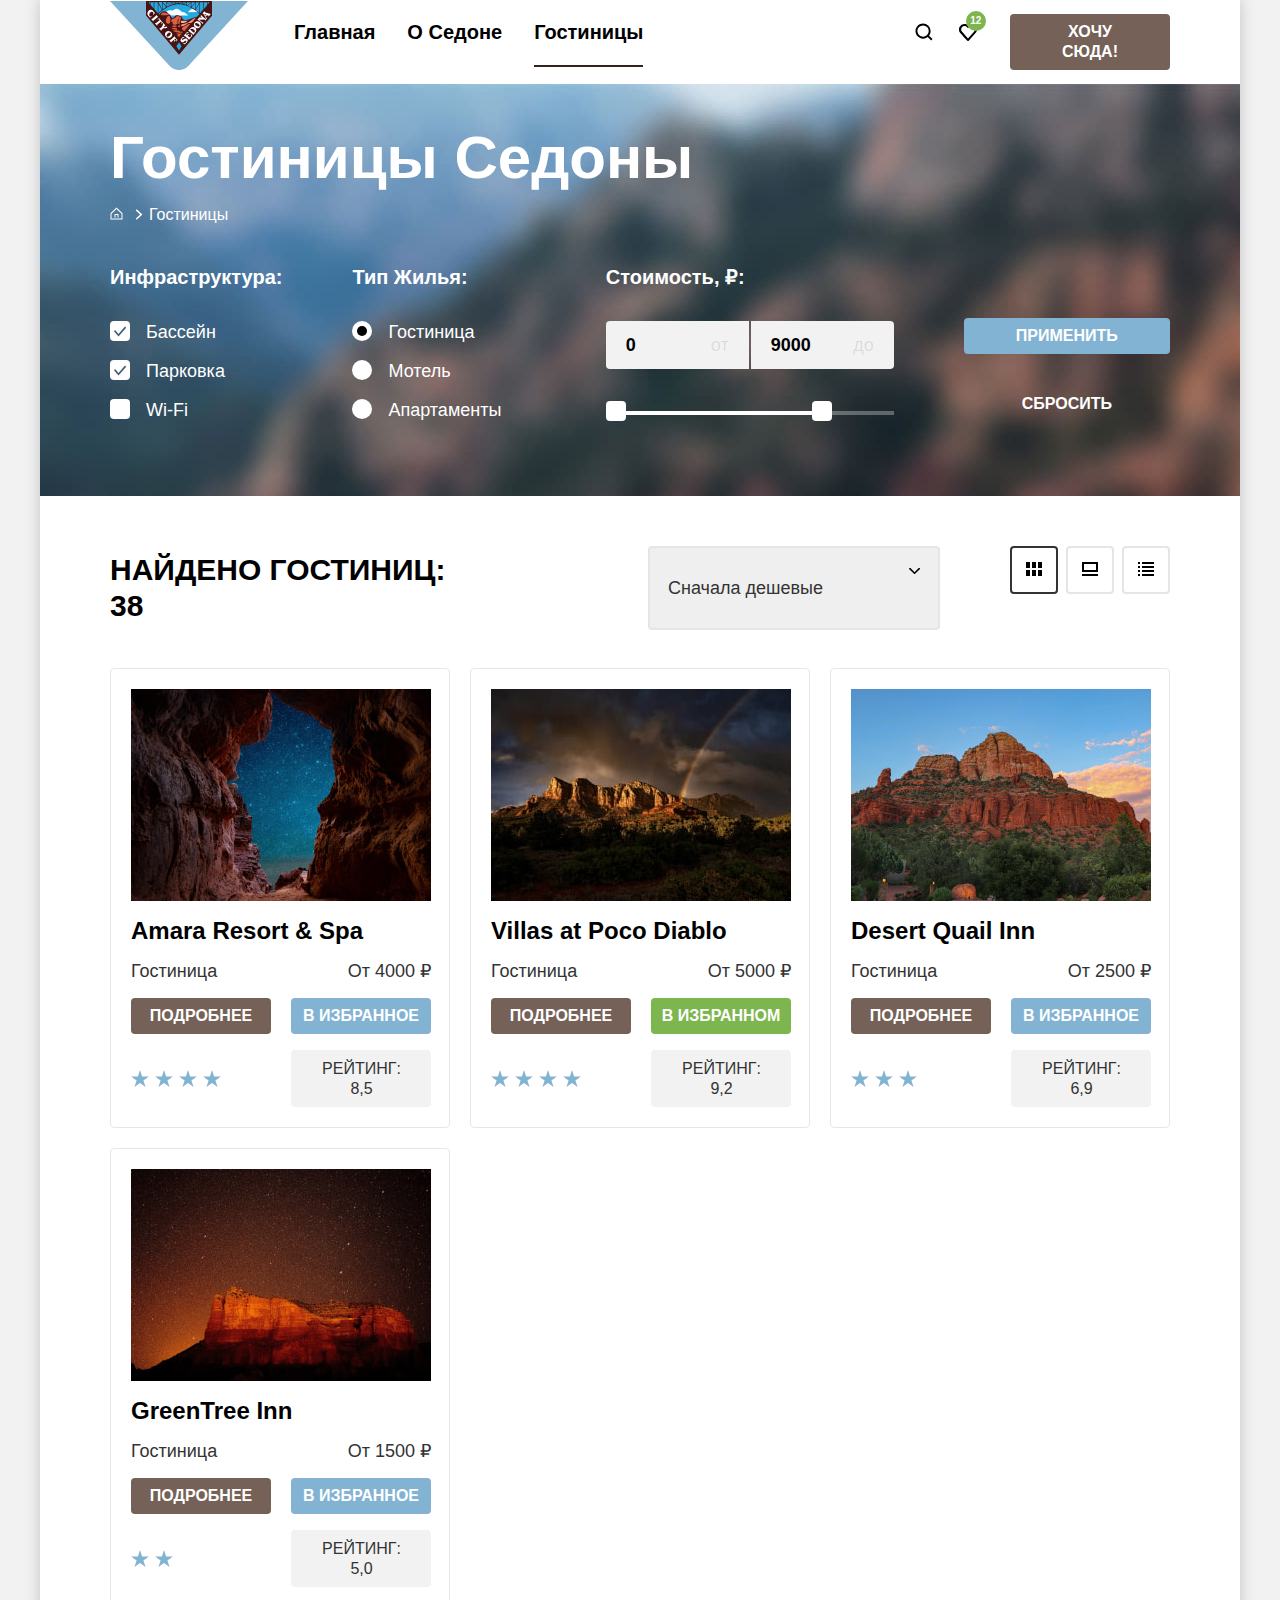
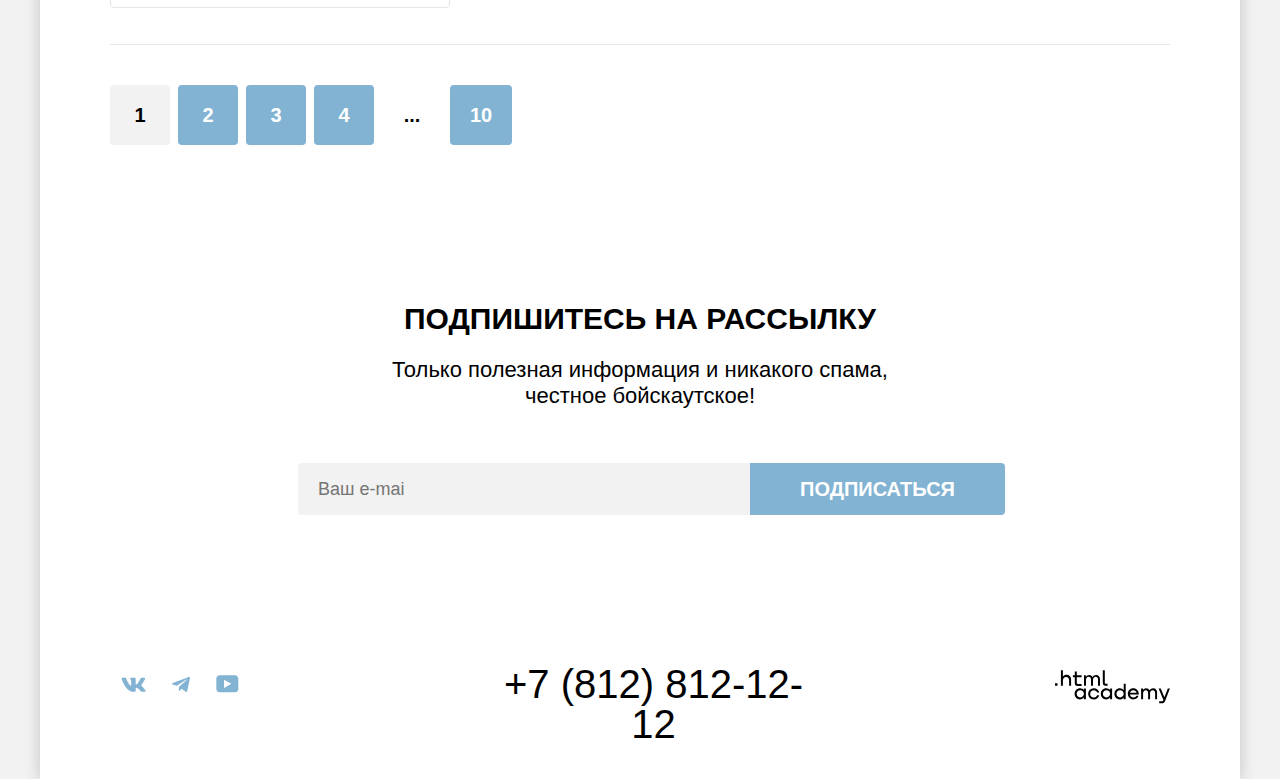
==== commit 10469943: "Вносит правки" ====
--- a/catalog.html
+++ b/catalog.html
@@ -14,7 +14,7 @@
         <nav class="navigation">
           <a class="navigation-logo" href="index.html">
             <img class="page-header-logo" src="images/icons/logo.svg" width="140" height="70"
-              alt="Логотип сайта городка Седона">
+              alt="Логотип сайта городка Седона.">
           </a>
           <ul class="navigation-list">
             <li class="navigation-item">
@@ -52,7 +52,7 @@
       </header>
 
       <main class="main-container catalog-main">
-        <section class="filter-catalog filter-background">
+        <section class="filter-background">
           <header class="catalog-header">
             <h1 class="catalog-header-title">Гостиницы Седоны</h1>
             <ol class="breadcrumbs">
@@ -126,7 +126,7 @@
                           value="catalog-filter-motel">
                         <span class="control-mark-radio"></span>
                         <span class="control-label">
-                          Мотел
+                          Мотель
                         </span>
                       </label>
                     </li>
@@ -232,7 +232,7 @@
             <li class="product-card">
               <a class="product-card-link" href="#">
                 <img class="product-card-image" src="images/catalog/hotel-amara.jpg" width="300" height="212"
-                  alt="Вид из отеля на звёздное небо">
+                  alt="Вид из отеля на звёздное небо.">
               </a>
               <a class="product-card-link" href="#">
                 <h3 class="product-card-title" lang="en">Amara Resort & Spa</h3>
@@ -249,10 +249,10 @@
             <li class="product-card">
               <a class="product-card-link" href="#">
                 <img class="product-card-image" src="images/catalog/hotel-villias.jpg" width="300" height="212"
-                  alt="Вид и отеля на радугу над горой">
+                  alt="Вид и отеля на радугу над горой.">
               </a>
               <a class="product-card-link href=" #">
-                <h3 class="product-card-title" lang="en">Villas at Poco Diablo</h3>
+                <h3 class="product-card-title" lang="en">Villas <span class="lowcase-word">at</span> Poco Diablo</h3>
               </a>
               <span class="product-card-type">Гостиница</span>
               <span class="product-card-price">От 5000 ₽</span>
@@ -266,7 +266,7 @@
             <li class="product-card">
               <a class="product-card-link" href="#">
                 <img class="product-card-image" src="images/catalog/hotel-quail.jpg" width="300" height="212"
-                  alt="Вид из отеля на живописную красную гору в зелени">
+                  alt="Вид из отеля на живописную красную гору в зелени.">
               </a>
               <a class="product-card-link" href="#">
                 <h3 class="product-card-title" lang="en">Desert Quail Inn</h3>
@@ -283,7 +283,7 @@
             <li class="product-card">
               <a class="product-card-link" href="#">
                 <img class="product-card-image" src="images/catalog/hotel-greentree.jpg" width="300" height="212"
-                  alt="Вид из отеля на гору под звёздным небом">
+                  alt="Вид из отеля на гору под звёздным небом.">
               </a>
               <a class="product-card-link" href="#">
                 <h3 class="product-card-title" lang="en">GreenTree Inn</h3>
@@ -322,8 +322,8 @@
         <section class="subscribe subscribe-catalog">
           <div class="subscribe-container">
             <h2 class="subscribe-title subscribe-title-catalog">Подпишитесь на рассылку</h2>
-            <p class="subscribe-text sub-text-catalog">Только полезная информация и никакого спама, честное
-              бойскаутское!
+            <p class="subscribe-text sub-text-catalog">Только полезная информация и никакого спама,
+              честное&nbsp;бойскаутское!
             </p>
             <form class="subscribe-form" action="https://echo.htmlacademy.ru/" method="post">
               <input class="subscribe-input" type="email" name="subscribe-email" placeholder="Ваш e-mail" required>
@@ -372,12 +372,12 @@
         </section>
         <section class="footer-contacts">
           <h2 class="visually-hidden">Контакты</h2>
-          <a class="contacts-phone" href="tel:+78128121212">+7(812)812-12-12</a>
+          <a class="contacts-phone" href="tel:+78128121212">+7 (812) 812-12-12</a>
         </section>
         <section class="footer-logo">
           <a class="footer-logo-link" href="https://htmlacademy.ru/">
-            <svg class="footer-logo-icon" xmlns="http://www.w3.org/2000/svg" width="115" height="34" fill="none"
-              viewBox="0 0 115 34">
+            <svg class="footer-logo-icon" role="img" aria-label="Перейти на сайт html.academy"
+              xmlns="http://www.w3.org/2000/svg" width="115" height="34" fill="none" viewBox="0 0 115 34">
               <path fill="#000"
                 d="M0 13.26v2.6h2.5v-2.6H0ZM11.6 4.86c-1.6 0-2.8.7-3.6 1.7h-.1V.36h-2v15.5h2v-5.3c0-2.1 1.3-3.6 3.3-3.6 1.8 0 2.9 1.4 2.9 3.2v5.7h2v-6.1c.1-3-1.8-4.9-4.5-4.9ZM26.6 5.16h-4.8v-3.7h-2v3.8h-1.9v2h1.9v6c0 1.7 1 2.7 2.7 2.7h4.1v-2h-3.7c-.7 0-1.1-.4-1.1-1.1v-5.7h4.8v-2ZM41.1 4.96c-1.6 0-2.9.8-3.5 2.1h-.1c-.6-1.2-1.8-2.1-3.4-2.1-1.4 0-2.5.8-3.1 1.8h-.1v-1.6H29v10.6h2v-5.4c0-2 1-3.5 2.6-3.5 1.5 0 2.4 1 2.4 2.6v6.3h2v-5.6c0-2.4 1.4-3.3 2.6-3.3 1.5 0 2.4 1 2.4 2.6v6.3h2v-6.5c.1-2.5-1.4-4.3-3.9-4.3ZM47.8 13.06c0 1.7 1 2.7 2.8 2.7h2v-2h-1.7c-.7 0-1.1-.4-1.1-1.1V.36h-2v12.7ZM28.9 20.06c-.9-1.1-2.2-1.8-3.9-1.8-3.1 0-5.4 2.3-5.4 5.6s2.3 5.6 5.4 5.6c1.8 0 3-.8 3.8-1.9h.1v1.6h2v-10.6h-2v1.5Zm-3.6 7.4c-2.2 0-3.6-1.6-3.6-3.6s1.4-3.6 3.6-3.6 3.6 1.6 3.6 3.6c0 1.9-1.4 3.6-3.6 3.6ZM44.2 22.36c-.5-2.4-2.6-4.1-5.4-4.1a5.4 5.4 0 0 0-5.6 5.6c0 3.1 2.2 5.6 5.6 5.6 2.8 0 4.9-1.8 5.4-4.2h-2.1a3.4 3.4 0 0 1-3.3 2.3c-2.2 0-3.6-1.6-3.6-3.6s1.4-3.6 3.6-3.6c1.6 0 2.8 1 3.3 2.2h2.1v-.2ZM55.1 20.06c-.9-1.1-2.2-1.8-3.9-1.8-3.1 0-5.4 2.3-5.4 5.6s2.3 5.6 5.4 5.6c1.8 0 3-.8 3.8-1.9h.1v1.6h2v-10.6h-2v1.5Zm-3.6 7.4c-2.2 0-3.6-1.6-3.6-3.6s1.4-3.6 3.6-3.6 3.6 1.6 3.6 3.6c0 1.9-1.5 3.6-3.6 3.6ZM68.7 20.16c-.9-1.1-2.2-1.9-3.9-1.9-3.1 0-5.4 2.3-5.4 5.6s2.2 5.6 5.4 5.6c1.7 0 3-.8 3.8-1.8h.1v1.5h2v-15.4h-2v6.4Zm-3.6 7.3c-2.2 0-3.6-1.6-3.6-3.6s1.4-3.6 3.6-3.6 3.6 1.6 3.6 3.6c-.1 2-1.5 3.6-3.6 3.6ZM78.3 18.26c-3.3 0-5.5 2.5-5.5 5.6 0 3 2.1 5.6 5.5 5.6 2.5 0 4.5-1.3 5.2-3.6h-2.1c-.5 1-1.6 1.6-3 1.6-1.9 0-3.3-1.3-3.4-2.9h8.8c.2-3.6-2-6.3-5.5-6.3Zm0 1.9c1.7 0 3 1 3.3 2.6h-6.5c.3-1.5 1.5-2.6 3.2-2.6ZM98.2 18.26c-1.6 0-2.9.8-3.6 2h-.1c-.6-1.2-1.8-2-3.4-2-1.4 0-2.5.7-3.1 1.8v-1.5h-1.9v10.6h2v-5.4c0-2 1-3.4 2.6-3.5 1.5 0 2.4 1 2.4 2.6v6.3h2v-5.6c0-2.4 1.4-3.3 2.6-3.3 1.5 0 2.4 1 2.4 2.6v6.3h2v-6.5c.1-2.6-1.4-4.4-3.9-4.4ZM109.4 27.36l-3.6-8.9h-2.2l4.8 11.6c-.3.9-.7 1.2-1.7 1.2h-2.5v2h2.5c1.8 0 2.8-.8 3.5-2.6l4.7-12.2h-2.1l-3.4 8.9Z" />
             </svg>
--- a/styles/styles.css
+++ b/styles/styles.css
@@ -20,12 +20,19 @@
 
 body {
   margin: 0;
+  min-width: 1200px;
   height: 100%;
-  font-family: "PT Sans", sans-serif;
+  font-family: "PT Sans", Arial, sans-serif;
   font-size: 18px;
   line-height: 21px;
   color: #333333;
-  background-color: #F2F2F2;
+  background-color: #f2f2f2;
+}
+
+img {
+  max-width: 100%;
+  -o-object-fit: contain;
+  object-fit: contain;
 }
 
 .visually-hidden {
@@ -42,25 +49,36 @@
 .page-container {
   margin: 0 auto;
   width: 1200px;
-  display: flex;
+  display: -webkit-box;
+  display: -ms-flexbox;
+  display: flex;
+  -webkit-box-orient: vertical;
+  -webkit-box-direction: normal;
+  -ms-flex-direction: column;
   flex-direction: column;
   min-height: 100%;
-  background-color: #FFFFFF;
+  background-color: #ffffff;
+  -webkit-box-shadow: 0px 0px 15px rgba(0, 0, 0, 0.2);
   box-shadow: 0px 0px 15px rgba(0, 0, 0, 0.2);
 }
 
 .page-header {
   color: #000000;
-  background-color: #FFFFFF;
+  background-color: #ffffff;
   padding: 0 70px;
 }
 
 .navigation {
+  display: -webkit-box;
+  display: -ms-flexbox;
   display: flex;
 }
 
 .navigation-list {
-  display: flex;
+  display: -webkit-box;
+  display: -ms-flexbox;
+  display: flex;
+  -ms-flex-wrap: wrap;
   flex-wrap: wrap;
   width: 460px;
   margin: 0;
@@ -85,7 +103,7 @@
   font-weight: 700;
   text-align: center;
   color: #000000;
-  background-color: #FFFFFF;
+  background-color: #ffffff;
   text-decoration: none;
   position: relative;
 }
@@ -102,10 +120,10 @@
 
 .navigation-link:focus {
   border-radius: 4px;
-  box-shadow: 0 0 0 2px black;
+  -webkit-box-shadow: inset 0 0 0 2px black;
+  box-shadow: inset 0 0 0 2px black;
   outline: none;
 }
-
 
 .button {
   font-family: inherit;
@@ -113,12 +131,13 @@
   line-height: 20px;
   font-weight: 700;
   text-align: center;
-  color: #FFFFFF;
+  color: #ffffff;
   text-decoration: none;
   text-transform: uppercase;
   border: 0;
   border-radius: 4px;
   cursor: pointer;
+  -webkit-box-sizing: border-box;
   box-sizing: border-box;
 }
 
@@ -159,23 +178,22 @@
 
 .favourites-circle {
   position: absolute;
-  top: 20%;
-  left: 50%;
+  top: 17%;
+  left: 45%;
   display: block;
   width: 20px;
   height: 20px;
   border: 0;
   border-radius: 50%;
-  background-color: #7DB54F;
+  background-color: #7db54f;
   text-align: center;
   color: #FFFFFF;
   font-size: 10px;
   line-height: 20px;
-
 }
 
 .search-hotels {
-  min-width: 160px;
+  width: 160px;
   min-height: 36px;
   padding: 8px 34px;
   margin-top: 14px;
@@ -204,6 +222,8 @@
 }
 
 .main-container {
+  -webkit-box-flex: 1;
+  -ms-flex-positive: 1;
   flex-grow: 1;
 }
 
@@ -239,14 +259,14 @@
 .advantages-title-container {
   width: 651px;
   margin: 0 auto 0 auto;
-  padding: 69px 0 106px 0;
+  padding: 69px 0 90px 0;
 }
 
 .advantages-title {
   padding: 0 0 25px 0;
   margin: 0;
-  font-size: 24px;
-  line-height: 28px;
+  font-size: 30px;
+  line-height: 36px;
   font-weight: 700;
   text-align: center;
   color: #000000;
@@ -259,14 +279,17 @@
   font-weight: 400;
   text-align: center;
   color: #333333;
-  background-color: #FFFFFF;
+  background-color: #ffffff;
   margin: 0;
   padding: 0;
 }
 
 .advantages-list,
 .reco-list {
-  display: flex;
+  display: -webkit-box;
+  display: -ms-flexbox;
+  display: flex;
+  -ms-flex-wrap: wrap;
   flex-wrap: wrap;
   margin: 0;
   padding: 0;
@@ -275,18 +298,27 @@
 }
 
 .advantages-item {
-  display: flex;
+  display: -webkit-box;
+  display: -ms-flexbox;
+  display: flex;
+  -webkit-box-orient: vertical;
+  -webkit-box-direction: normal;
+  -ms-flex-direction: column;
   flex-direction: column;
   padding: 103px 85px;
+  -webkit-box-align: center;
+  -ms-flex-align: center;
   align-items: center;
   width: 400px;
+  min-height: 385px;
+  -webkit-box-sizing: border-box;
   box-sizing: border-box;
 }
 
 .advantages-item-title {
   width: 175px;
   font-size: 24px;
-  line-height: 28px;
+  line-height: 26px;
   font-weight: 700;
   text-align: center;
   color: #000000;
@@ -307,6 +339,8 @@
   position: relative;
   bottom: 30px;
   left: 50%;
+  -webkit-transform: translate(-30px);
+  -ms-transform: translate(-30px);
   transform: translate(-30px);
 }
 
@@ -315,18 +349,22 @@
   background: rgba(255, 255, 255, 0.30);
 }
 
+.middle-light-blue {
+  background-color: rgba(131, 179, 211, 0.1);
+}
+
 .advantages-item:nth-of-type(n+3):nth-child(even):not(:last-child) {
   background-color: rgba(131, 179, 211, 0.2);
 }
 
 .advantages-item:first-child,
 .advantages-item:last-child {
-  color: #FFFFFF;
-  background-color: #82B3D3;
+  color: #ffffff;
+  background-color: #82b3d3;
 }
 
 .dark-blue .advantages-item-title {
-  color: #FFFFFF;
+  color: #ffffff;
 }
 
 .advantages-item-image {
@@ -339,6 +377,7 @@
 
 .advantages-image img {
   display: block;
+  -o-object-fit: cover;
   object-fit: cover;
   height: 100%;
 }
@@ -350,8 +389,9 @@
   font-weight: 700;
   text-align: center;
   color: #000000;
-  background-color: #FFFFFF;
-  margin: 0;
+  background-color: #ffffff;
+  margin: 0;
+  text-transform: uppercase;
 }
 
 .calling-title-container {
@@ -368,17 +408,29 @@
 .calling-title-description {
   text-align: center;
   margin: 0;
+  font-size: 22px;
+  line-height: 26px;
 }
 
 .reco-item {
-  display: flex;
+  display: -webkit-box;
+  display: -ms-flexbox;
+  display: flex;
+  -webkit-box-orient: vertical;
+  -webkit-box-direction: normal;
+  -ms-flex-direction: column;
   flex-direction: column;
   gap: 30px;
   padding: 80px 85px;
+  -webkit-box-pack: center;
+  -ms-flex-pack: center;
   justify-content: center;
+  -webkit-box-align: center;
+  -ms-flex-align: center;
   align-items: center;
   width: 400px;
   min-height: 385px;
+  -webkit-box-sizing: border-box;
   box-sizing: border-box;
 }
 
@@ -411,6 +463,7 @@
   color: #000000;
   margin: 0;
   padding-top: 102px;
+  text-transform: uppercase;
 }
 
 .reco-description {
@@ -433,7 +486,7 @@
   font-weight: 400;
   text-align: center;
   color: #333333;
-  background-color: #FFFFFF;
+  background-color: #ffffff;
   margin: 0;
   padding-bottom: 54px;
 }
@@ -489,7 +542,7 @@
 }
 
 .subscribe-title-index {
-  color: #FFFFFF;
+  color: #ffffff;
 }
 
 .subscribe-text {
@@ -502,11 +555,12 @@
 }
 
 .sub-text-index {
-  color: #FFFFFF;
+  color: #ffffff;
 }
 
 .subscribe-form {
-  position: relative;
+  display: -webkit-box;
+  display: -ms-flexbox;
   display: flex;
   margin: 0;
 }
@@ -514,35 +568,25 @@
 .subscribe-input {
   width: 452px;
   padding: 14px 345px 14px 20px;
+  -webkit-box-sizing: border-box;
   box-sizing: border-box;
   background-color: rgba(242, 242, 242, 1);
   border: 0;
   border-radius: 4px 0 0 4px;
-  font-family: "PT Sans";
+  font-family: inherit;
   font-size: 18px;
   line-height: 24px;
   color: rgba(0, 0, 0, 0.6);
 }
 
-.subscribe-input-index::before {
-  position: absolute;
-  display: block;
-  width: 20px;
-  height: 20px;
-  background-image: url("../images/index/calendar-icon.svg");
-  background-size: 16px 15px;
-  background-repeat: no-repeat;
-  content: "";
-}
-
 .subscribe-email-button {
   display: block;
   font-family: inherit;
   font-size: 20px;
   line-height: 36px;
-  background-color: #82B3D3;
+  background-color: #82b3d3;
   padding: 8px 50px;
-  margin: 0 0 0 auto;
+  margin: 0;
   border-radius: 0 4px 4px 0;
 }
 
@@ -565,17 +609,24 @@
 }
 
 .page-footer {
-  display: flex;
-  padding: 40px 70px 30px;
+  display: -webkit-box;
+  display: -ms-flexbox;
+  display: flex;
+  padding: 45px 70px 35px;
 }
 
 .networks {
+  display: -webkit-box;
+  display: -ms-flexbox;
   display: flex;
   width: 142px;
 }
 
 .networks-list {
-  display: flex;
+  display: -webkit-box;
+  display: -ms-flexbox;
+  display: flex;
+  -ms-flex-wrap: wrap;
   flex-wrap: wrap;
   margin: 0;
   padding: 0;
@@ -586,8 +637,14 @@
 .button-network {
   width: 47px;
   height: 40px;
-  display: flex;
+  display: -webkit-box;
+  display: -ms-flexbox;
+  display: flex;
+  -webkit-box-align: center;
+  -ms-flex-align: center;
   align-items: center;
+  -webkit-box-pack: center;
+  -ms-flex-pack: center;
   justify-content: center;
 }
 
@@ -616,6 +673,7 @@
   text-align: center;
   color: #000000;
   text-decoration: none;
+  text-transform: uppercase;
 }
 
 .contacts-phone:hover {
@@ -624,8 +682,6 @@
 
 .contacts-phone:focus {
   color: rgba(117, 97, 87, 1);
-  outline: auto;
-  /* есть ли вообще такое значение? в интернете не нашла, но из-за него обводка заданного мной цвета */
   contain: content;
 }
 
@@ -635,10 +691,17 @@
 
 .footer-logo a {
   cursor: pointer;
+  display: -webkit-box;
+  display: -ms-flexbox;
   display: flex;
   width: 115px;
   height: 33px;
+  padding: 6px 0;
+  -webkit-box-pack: center;
+  -ms-flex-pack: center;
   justify-content: center;
+  -webkit-box-align: center;
+  -ms-flex-align: center;
   align-items: center;
 }
 
@@ -663,25 +726,27 @@
   min-height: 412px;
   background-color: #789ec2;
   background-image: url("../images/catalog/filter-background.jpg");
-  background-size: 100% auto;
+  background-size: cover;
   background-repeat: no-repeat;
+  margin-bottom: 50px;
 }
 
 .catalog-header {
-  padding: 0 70px;
-  margin-bottom: 40px;
+  margin: 0 70px 40px
 }
 
 .catalog-header-title {
   font-size: 60px;
   line-height: 78px;
   font-weight: 700;
-  color: #FFFFFF;
-  margin: 0;
+  color: #ffffff;
+  margin: 0 0 7px 0;
   padding-top: 35px;
 }
 
 .breadcrumbs {
+  display: -webkit-box;
+  display: -ms-flexbox;
   display: flex;
   margin: 0;
   padding: 0;
@@ -689,7 +754,7 @@
 }
 
 .breadcrumbs-item {
-  margin-right: 23px;
+  margin-right: 26px;
   position: relative;
 }
 
@@ -698,7 +763,7 @@
   font-size: 16px;
   line-height: 21px;
   font-weight: 400;
-  color: #FFFFFF;
+  color: #ffffff;
   text-decoration: none;
 }
 
@@ -732,18 +797,24 @@
 }
 
 .filter {
-  color: #FFFFFF;
+  color: #ffffff;
   text-align: left;
-  padding: 0 70px;
+  margin: 0 70px;
 }
 
 .catalog-filter {
-  display: flex;
+  display: -webkit-box;
+  display: -ms-flexbox;
+  display: flex;
+  -webkit-box-pack: justify;
+  -ms-flex-pack: justify;
   justify-content: space-between;
   width: 1060px;
 }
 
 .catalog-filter-container {
+  display: -webkit-box;
+  display: -ms-flexbox;
   display: flex;
   gap: 70px;
 }
@@ -758,6 +829,7 @@
   font-size: 20px;
   line-height: 24px;
   font-weight: 700;
+  text-transform: capitalize;
   margin-bottom: 32px;
   padding: 0;
 }
@@ -777,6 +849,8 @@
 }
 
 .cost .catalog-filter-item {
+  display: -webkit-box;
+  display: -ms-flexbox;
   display: flex;
   gap: 2px;
 }
@@ -802,7 +876,7 @@
   height: 20px;
   border: 0;
   border-radius: 4px;
-  background-color: #FFFFFF;
+  background-color: #ffffff;
 }
 
 .control:hover .control-mark,
@@ -812,6 +886,7 @@
 
 .control:focus-within .control-mark,
 .control:focus-within .control-mark-radio {
+  -webkit-box-shadow: 0 0 0 2px rgba(104, 162, 202, 1);
   box-shadow: 0 0 0 2px rgba(104, 162, 202, 1);
 }
 
@@ -840,7 +915,7 @@
   height: 20px;
   border: 0;
   border-radius: 50%;
-  background-color: #FFFFFF;
+  background-color: #ffffff;
   display: block;
 }
 
@@ -851,7 +926,9 @@
   width: 10px;
   height: 10px;
   background: black;
-  transform: translate(-50% -50%);
+  -webkit-transform: translate(-50%, -50%);
+  -ms-transform: translate(-50%, -50%);
+  transform: translate(-50%, -50%);
   display: block;
   content: "";
   border-radius: 50%;
@@ -861,18 +938,24 @@
   width: 143px;
   height: 48px;
   padding: 12px 20px;
-  margin-bottom: 36px;
+  margin-bottom: 40px;
   border: 0;
+  -webkit-box-sizing: border-box;
   box-sizing: border-box;
-  background-color: #F2F2F2;
+  background-color: #f2f2f2;
+  font-size: 18px;
+  line-height: 24px;
+  font-weight: 700;
 }
 
 .cost-input:focus {
+  -webkit-box-shadow: 0 0 0 3px #83B3D3;
   box-shadow: 0 0 0 3px #83B3D3;
   outline: none;
 }
 
 .cost-input:active {
+  -webkit-box-shadow: 0 0 0 3px #000000;
   box-shadow: 0 0 0 3px #000000;
 }
 
@@ -887,17 +970,45 @@
 .cost-input-text {
   position: absolute;
   z-index: 1;
-  bottom: 49px;
+  bottom: 52px;
   right: 20px;
   display: block;
-  font-family: "PT Sans";
+  font-family: inherit;
   line-height: 24px;
   color: rgba(0, 0, 0, 0.1);
   text-transform: lowercase;
 }
 
+.cost-input::-webkit-input-placeholder {
+  font-family: inherit;
+  line-height: 24px;
+  font-weight: 700;
+  color: #000000;
+}
+
+.cost-input::-moz-placeholder {
+  font-family: inherit;
+  line-height: 24px;
+  font-weight: 700;
+  color: #000000;
+}
+
+.cost-input:-ms-input-placeholder {
+  font-family: inherit;
+  line-height: 24px;
+  font-weight: 700;
+  color: #000000;
+}
+
+.cost-input::-ms-input-placeholder {
+  font-family: inherit;
+  line-height: 24px;
+  font-weight: 700;
+  color: #000000;
+}
+
 .cost-input::placeholder {
-  font-family: "PT Sans";
+  font-family: inherit;
   line-height: 24px;
   font-weight: 700;
   color: #000000;
@@ -911,7 +1022,10 @@
 }
 
 .range {
+  -ms-flex-wrap: wrap;
   flex-wrap: wrap;
+  width: -webkit-min-content;
+  width: -moz-min-content;
   width: min-content;
 }
 
@@ -943,19 +1057,25 @@
 
 .toggle-max {
   top: -10px;
-  right: -10px;
-}
-
+  right: 0;
+}
 
 .filter-buttons {
-  display: flex;
+  display: -webkit-box;
+  display: -ms-flexbox;
+  display: flex;
+  -webkit-box-orient: vertical;
+  -webkit-box-direction: normal;
+  -ms-flex-direction: column;
   flex-direction: column;
+  -webkit-box-pack: end;
+  -ms-flex-pack: end;
   justify-content: flex-end;
   gap: 32px;
 }
 
 .button-submit {
-  background-color: #82B3D3;
+  background-color: #82b3d3;
   padding: 8px 50px;
 }
 
@@ -987,6 +1107,7 @@
 }
 
 .button-reset:focus {
+  -webkit-box-shadow: 0 0 0 3px #83B3D3;
   box-shadow: 0 0 0 3px #83B3D3;
   outline: none;
 }
@@ -1000,11 +1121,11 @@
 }
 
 .catalog {
-  padding: 0 70px;
+  margin: 0 70px;
 }
 
 .catalog-title {
-  width: 350;
+  width: 350px;
   font-size: 30px;
   line-height: 36px;
   font-weight: 700;
@@ -1013,11 +1134,14 @@
   text-decoration: none;
   text-transform: uppercase;
   margin: 0 auto 0 0;
+  padding: 6px 0;
 }
 
 .sorting-container {
-  display: flex;
-  margin: 50px 0 40px 0;
+  display: -webkit-box;
+  display: -ms-flexbox;
+  display: flex;
+  margin: 50px 0 38px 0;
 }
 
 .select-control {
@@ -1031,28 +1155,58 @@
   margin-left: auto;
   margin-right: 70px;
   border: none;
+  -webkit-box-shadow: inset 0 0 0 2px rgba(229, 229, 229, 1);
   box-shadow: inset 0 0 0 2px rgba(229, 229, 229, 1);
+  border-radius: 4px;
+  padding: 14px 20px;
+  position: relative;
+  -moz-appearance: none;
+  -webkit-appearance: none;
+  appearance: none;
+}
+
+select:not([multiple]) {
+  padding-right: 20px;
+  background-repeat: no-repeat;
+  background-position: calc(100% - 20px) 21px;
+  background-size: 11px auto;
+  background-image: url("../images/catalog/select-arrow.svg")
+}
+
+.select-control::before {
+  position: absolute;
+  top: 0;
+  right: -20px;
+  background-image: url("../images/catalog/select-arrow.svg");
+  background-size: contain;
+  background-repeat: no-repeat;
 }
 
 .select-control:hover {
+  -webkit-box-shadow: inset 0 0 0 2px rgba(104, 162, 202, 1);
   box-shadow: inset 0 0 0 2px rgba(104, 162, 202, 1);
 }
 
 .select-control:focus {
+  -webkit-box-shadow: 0 0 0 2px rgba(104, 162, 202, 1);
   box-shadow: 0 0 0 2px rgba(104, 162, 202, 1);
   outline: none;
 }
 
 .select-control:active {
+  -webkit-box-shadow: inset 0 0 0 2px rgba(63, 94, 114, 1);
   box-shadow: inset 0 0 0 2px rgba(63, 94, 114, 1);
 }
 
 .select-control:disabled {
   color: rgba(0, 0, 0, 0.3);
+  -webkit-box-shadow: inset 0 0 0 2px rgba(0, 0, 0, 0.3);
   box-shadow: inset 0 0 0 2px rgba(0, 0, 0, 0.3);
 }
 
 .sorting-buttons {
+  display: -webkit-box;
+  display: -ms-flexbox;
   display: flex;
   margin: 0;
   list-style: none;
@@ -1060,21 +1214,32 @@
 }
 
 .sorting-buttons-item {
-  display: flex;
+  display: -webkit-box;
+  display: -ms-flexbox;
+  display: flex;
+  -webkit-box-pack: center;
+  -ms-flex-pack: center;
   justify-content: center;
+  -webkit-box-align: center;
+  -ms-flex-align: center;
   align-items: center;
   margin: 0;
   width: 48px;
   height: 48px;
   border: 2px solid #E5E5E5;
+  border-radius: 4px;
+  -webkit-box-sizing: border-box;
+  box-sizing: border-box;
 }
 
 .card-grid-toggle {
-  padding: 14px 12px;
+  padding: 12px 15px;
 }
 
 .card-grid-toggle:hover {
-  box-shadow: inset 0 0 0 2px #000000;
+  -webkit-box-shadow: 0 0 0 2px #000000;
+  box-shadow: 0 0 0 2px #000000;
+  border-radius: 4px;
   width: 100%;
   border: 0;
   text-align: center;
@@ -1082,7 +1247,9 @@
 
 .card-grid-toggle:focus {
   border: none;
+  -webkit-box-shadow: 0 0 0 2px #68A2CA;
   box-shadow: 0 0 0 2px #68A2CA;
+  border-radius: 4px;
   width: 48px;
   text-align: center;
   outline: none;
@@ -1104,10 +1271,12 @@
 .product-list {
   margin: 0;
   padding: 0;
-  padding-bottom: 40px;
+  padding-bottom: 36px;
   list-style: none;
   border-bottom: 1px solid #E6E6E6;
+  display: -ms-grid;
   display: grid;
+  -ms-grid-columns: 340px 20px 340px 20px 340px;
   grid-template-columns: repeat(3, 340px);
   gap: 20px;
 }
@@ -1120,33 +1289,72 @@
   color: #000000;
   text-transform: capitalize;
   margin: 0;
+  -ms-grid-row: 2;
+  -ms-grid-row-span: 1;
   grid-row: 2/3;
   contain: content;
+}
+
+.lowcase-word {
+  font-size: 24px;
+  line-height: 28px;
+  font-weight: 700;
+  text-align: left;
+  color: #000000;
+  margin: 0;
+  text-transform: lowercase;
 }
 
 .product-card {
   padding: 20px;
   border: 1px solid #E6E6E6;
+  display: -ms-grid;
   display: grid;
+  -ms-grid-columns: 140px 20px 140px;
   grid-template-columns: 140px 140px;
+  -ms-grid-rows: 212px 16px 1fr;
   grid-template-rows: 212px 1fr;
   gap: 16px 20px;
+  -webkit-box-align: center;
+  -ms-flex-align: center;
   align-items: center;
   border-radius: 4px;
 }
 
+.product-card > *:nth-child(1) {
+  -ms-grid-row: 1;
+  -ms-grid-column: 1;
+}
+
+.product-card > *:nth-child(2) {
+  -ms-grid-row: 1;
+  -ms-grid-column: 3;
+}
+
+.product-card > *:nth-child(3) {
+  -ms-grid-row: 3;
+  -ms-grid-column: 1;
+}
+
+.product-card > *:nth-child(4) {
+  -ms-grid-row: 3;
+  -ms-grid-column: 3;
+}
+
 .product-card-link {
+  display: -ms-grid;
   display: grid;
+  -ms-grid-column-span: 2;
   grid-column: span 2;
 }
 
 .product-card a {
   text-decoration: none;
   margin: 0;
-  display: block;
 }
 
 .product-card-image {
+  -ms-grid-column-span: 2;
   grid-column: span 2;
 }
 
@@ -1208,7 +1416,7 @@
 }
 
 .active {
-  background-color: #7DB54F;
+  background-color: #7db54f;
 }
 
 .active:hover {
@@ -1232,7 +1440,11 @@
 .star-rating {
   margin: 0;
   padding: 10px 0;
-  display: flex;
+  display: -webkit-box;
+  display: -ms-flexbox;
+  display: flex;
+  -webkit-box-align: center;
+  -ms-flex-align: center;
   align-items: center;
 }
 
@@ -1270,9 +1482,10 @@
 .product-card-rating {
   font-weight: 400;
   color: #333333;
-  background-color: #F2F2F2;
+  background-color: #f2f2f2;
   padding: 9px 22px 8px 23px;
   margin: 0;
+  cursor: auto;
 }
 
 .pagination {
@@ -1280,9 +1493,9 @@
   line-height: 36px;
   font-weight: 700;
   text-align: center;
-  color: #FFFFFF;
+  color: #ffffff;
   text-transform: uppercase;
-  background-color: #82B3D3;
+  background-color: #82b3d3;
 }
 
 .pagination-item {
@@ -1298,38 +1511,46 @@
 }
 
 .pagination-list {
-  display: flex;
-  margin: 0;
-  padding: 0;
-  padding-top: 40px;
+  display: -webkit-box;
+  display: -ms-flexbox;
+  display: flex;
+  margin: 0;
+  padding: 40px 0 60px;
   list-style: none;
 }
 
 .pagination-link,
 .other-page {
-  display: flex;
+  display: -webkit-box;
+  display: -ms-flexbox;
+  display: flex;
+  -webkit-box-align: center;
+  -ms-flex-align: center;
   align-items: center;
+  -webkit-box-pack: center;
+  -ms-flex-pack: center;
   justify-content: center;
+  -webkit-box-sizing: border-box;
   box-sizing: border-box;
   font-size: 20px;
   line-height: 36px;
-  color: #FFFFFF;
+  color: #ffffff;
   min-width: 60px;
   height: 60px;
-  padding: 12px 24px 12px 24px;
-  background-color: #82B3D3;
+  padding: 12px 20px;
+  background-color: #82b3d3;
   text-decoration: none;
   border-radius: 4px;
 }
 
 .pagination-current {
   color: #000000;
-  background-color: #F2F2F2;
+  background-color: #f2f2f2;
 }
 
 .other-page {
   color: #000000;
-  background-color: #FFFFFF;
+  background-color: #ffffff;
 }
 
 .pagination-link:hover {
@@ -1347,12 +1568,12 @@
 
 .subscribe-catalog {
   background-image: none;
-  background-color: #FFFFFF;
+  background-color: #ffffff;
 }
 
 .subscribe-title-catalog {
   color: #000000;
-  background-color: #FFFFFF;
+  background-color: #ffffff;
 }
 
 .sub-text-catalog {
@@ -1363,21 +1584,24 @@
   position: fixed;
   top: 0;
   left: 0;
+  display: -webkit-box;
+  display: -ms-flexbox;
   display: flex;
   width: 100%;
   height: 100%;
   background-color: rgba(242, 242, 242, 0.80);
+  overflow: scroll;
 }
 
 .modal-container-close {
-  display: none;
+  /* display: none; */
 }
 
 .modal {
   position: relative;
   margin: auto;
   padding: 64px 70px;
-  background-color: #FFFFFF;
+  background-color: #ffffff;
   border-radius: 30px;
 }
 
@@ -1393,7 +1617,7 @@
   height: 52px;
   border: 0;
   border-radius: 50%;
-  background-color: #F2F2F2;
+  background-color: #f2f2f2;
   background-image: url("../images/icons/cross.svg");
   background-repeat: no-repeat;
   background-position: center;
@@ -1406,12 +1630,12 @@
 }
 
 .modal-close-button:hover {
-  background-color: #E6E6E6;
+  background-color: #e6e6e6;
 }
 
 .modal-close-button:focus {
-  background-color: #E6E6E6;
-  border: 3px solid #83B3D3;
+  background-color: #e6e6e6;
+  border: 3px solid #83b3d3;
   outline: none;
 }
 
@@ -1422,7 +1646,7 @@
 
 .modal-title {
   margin: 0 0 64px 0;
-  font-family: "PT Sans";
+  font-family: inherit;
   font-size: 30px;
   line-height: 36px;
   font-weight: 700;
@@ -1431,13 +1655,20 @@
 }
 
 .modal-form {
-  display: flex;
+  display: -webkit-box;
+  display: -ms-flexbox;
+  display: flex;
+  -webkit-box-orient: vertical;
+  -webkit-box-direction: normal;
+  -ms-flex-direction: column;
   flex-direction: column;
 }
 
 .field-name {
+  -ms-flex-preferred-size: min-content;
+  flex-basis: min-content;
   padding: 12px 0;
-  font-family: "PT Sans";
+  font-family: inherit;
   font-size: 20px;
   line-height: 24px;
   font-weight: 700;
@@ -1447,20 +1678,59 @@
 
 .modal-form-field {
   padding: 12px 20px;
-  background-color: #F2F2F2;
+  background-color: #f2f2f2;
   border: 0;
   border-radius: 4px;
-  font-family: "PT Sans";
+  font-family: inherit;
   font-size: 18px;
   line-height: 24px;
   font-weight: 700;
 }
 
+.modal-form-field:hover {
+  background-color: #e6e6e6;
+  color: rgba(0, 0, 0, 0.6);
+}
+
+.modal-form-field:focus {
+  background-color: #e6e6e6;
+  color: rgba(0, 0, 0, 0.6);
+  -webkit-box-shadow: 0 0 0 2px rgba(104, 162, 202, 1);
+  box-shadow: 0 0 0 2px rgba(104, 162, 202, 1);
+  border-radius: 4px;
+  outline: none;
+}
+
+.modal-form-field:active {
+  color: #000000
+}
+
 .field-group {
-  display: flex;
+  position: relative;
+  display: -webkit-box;
+  display: -ms-flexbox;
+  display: flex;
+  -webkit-box-pack: justify;
+  -ms-flex-pack: justify;
   justify-content: space-between;
+  -ms-flex-wrap: wrap;
   flex-wrap: wrap;
   margin: 0;
+}
+
+.p-date-field::before {
+  position: absolute;
+  display: block;
+  top: 14px;
+  right: 20px;
+  width: 20px;
+  height: 20px;
+  background-image: url("../images/index/calendar-icon.svg");
+  background-size: 16px 15px;
+  background-repeat: no-repeat;
+  content: "";
+  opacity: 30%;
+  padding: 2px 2px 3px;
 }
 
 .date-field {
@@ -1470,22 +1740,28 @@
 
 .modal-warning-date {
   display: block;
-  font-family: "PT Sans";
-  color: #FF5757;
+  font-family: inherit;
+  font-size: 16px;
+  color: #ff5757;
   margin-bottom: 23px;
   margin-left: 157px;
 }
 
 .modal-hint-date {
   display: block;
-  font-family: "PT Sans";
+  font-family: inherit;
+  font-size: 16px;
   color: #333333;
   margin-bottom: 23px;
   margin-left: 157px;
 }
 
 .modal-group-persons-container {
-  display: flex;
+  display: -webkit-box;
+  display: -ms-flexbox;
+  display: flex;
+  -webkit-box-pack: justify;
+  -ms-flex-pack: justify;
   justify-content: space-between;
   margin-bottom: 48px;
 }
@@ -1494,7 +1770,10 @@
   margin-left: 46px;
   width: 110px;
   max-width: 120px;
+  -webkit-box-sizing: border-box;
   box-sizing: border-box;
+  padding-left: 50px;
+  padding-right: 50px;
 }
 
 .persons-field::-webkit-outer-spin-button,
@@ -1504,6 +1783,55 @@
   margin: 0;
 }
 
+.field-persons-number {
+  position: relative;
+}
+
+.minus-icon,
+.plus-icon {
+  position: absolute;
+  margin: 14px 10px;
+  padding: 0 0;
+  border: 0;
+  background-color: transparent;
+}
+
+.minus-icon {
+  top: 0;
+  left: 46px;
+}
+
+.plus-icon {
+  top: 0;
+  right: 0;
+}
+
+.minus-icon path:hover,
+.plus-icon path:hover {
+  fill: #000000;
+}
+
+.minus-icon:focus,
+.plus-icon:focus {
+  -webkit-box-shadow: 0 0 0 2px rgba(104, 162, 202, 1);
+  box-shadow: 0 0 0 2px rgba(104, 162, 202, 1);
+  border-radius: 4px;
+  outline: none;
+}
+
+.persons-field:focus {
+  outline: none;
+}
+
+.minus-icon svg {
+  text-align: center;
+  vertical-align: middle;
+}
+
+.plus-icon svg {
+  text-align: center;
+  vertical-align: middle;
+}
 
 .tooltip {
   position: relative;
@@ -1518,7 +1846,7 @@
   height: 26px;
   border: 0;
   border-radius: 50%;
-  background-color: #83B3D3;
+  background-color: #83b3d3;
 }
 
 .tooltip-icon {
@@ -1528,6 +1856,8 @@
 .tooltip-text {
   position: absolute;
   left: 50%;
+  -webkit-transform: translateX(-50%);
+  -ms-transform: translateX(-50%);
   transform: translateX(-50%);
   top: 100%;
   z-index: 1;
@@ -1537,19 +1867,19 @@
   margin: 0;
   padding: 15px 18px;
   background-color: #333333;
+  -webkit-box-shadow: 0 15px 30px 0 rgba(0, 0, 0, 0.30);
   box-shadow: 0 15px 30px 0 rgba(0, 0, 0, 0.30);
-  font-family: "PT Sans";
+  font-family: inherit;
   font-size: 16px;
   line-height: 20px;
   text-align: left;
-  color: #FFFFFF;
+  color: #ffffff;
 }
 
 .tooltip-toggle:hover {
-  background-color: #68A2CA;
-}
-
-/* не работает */
+  background-color: #68a2ca;
+}
+
 .tooltip-toggle:hover + .tooltip-text,
 .tooltip-toggle:focus + .tooltip-text {
   display: block;
@@ -1570,27 +1900,27 @@
 }
 
 .modal-form-button {
-  font-family: "PT Sans";
+  font-family: inherit;
   font-size: 20px;
   line-height: 24px;
   font-weight: 700;
   text-transform: uppercase;
-  color: #FFFFFF;
-  background-color: #83B3D3;
+  color: #ffffff;
+  background-color: #83b3d3;
   border: 0;
   border-radius: 10px;
   padding: 18px 77px;
 }
 
 .modal-form-button:hover {
-  background-color: #68A2CA;
+  background-color: #68a2ca;
 }
 
 .modal-form-button:focus {
-  background-color: #68A2CA;
+  background-color: #68a2ca;
 }
 
 .modal-form-button:active {
-  background-color: #68A2CA;
+  background-color: #68a2ca;
   color: rgba(255, 255, 255, 0.3);
 }
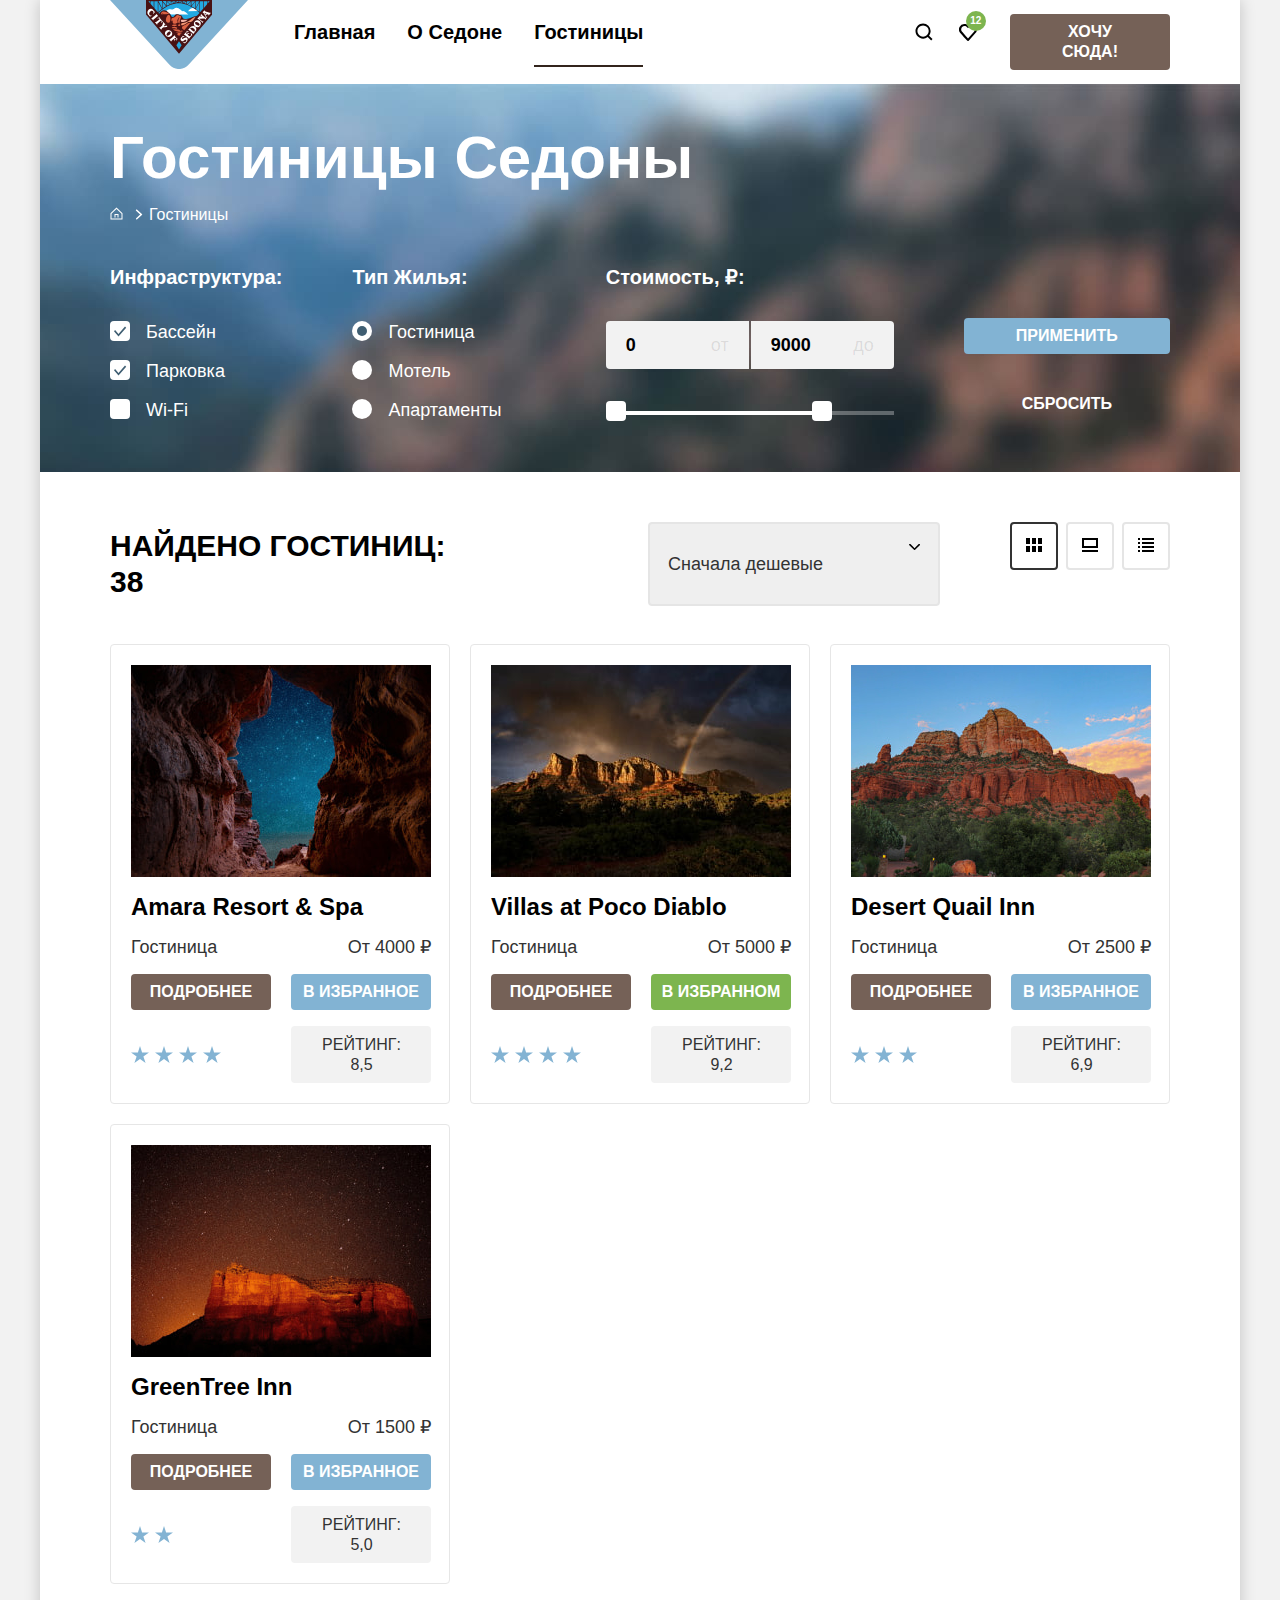
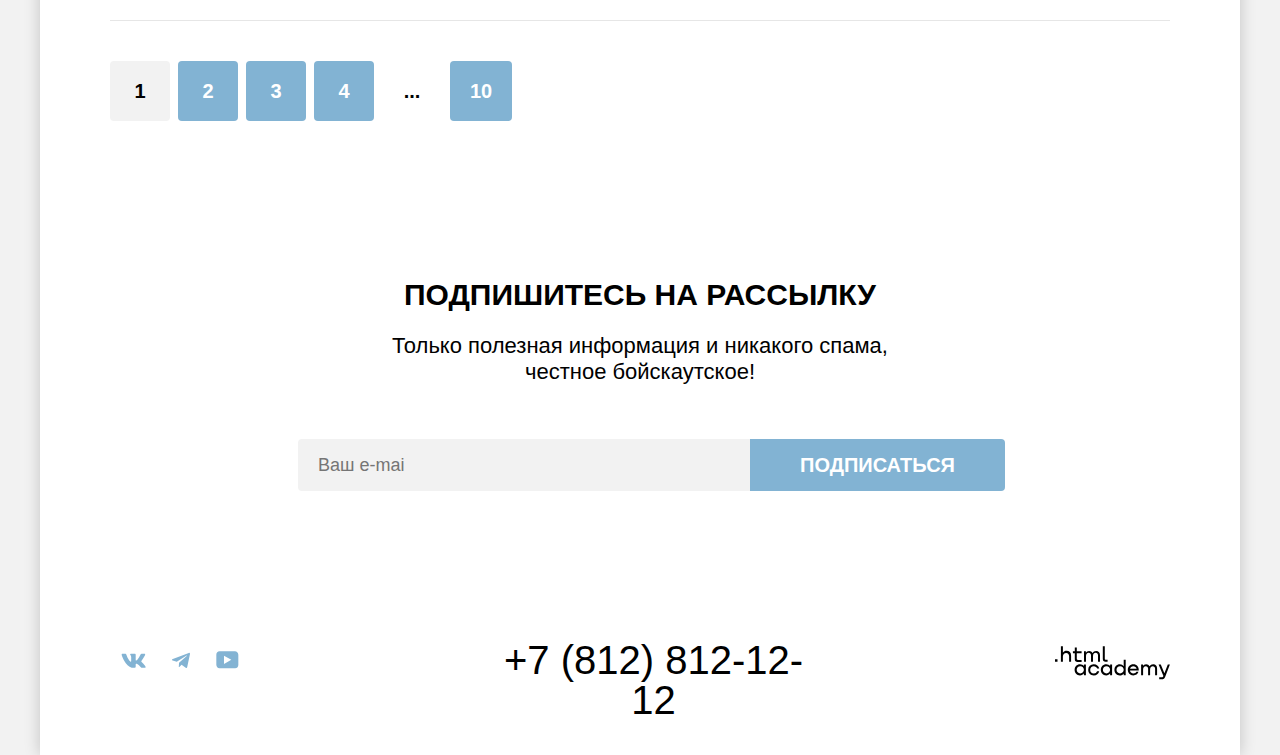
==== commit c87e50b3: "Merge pull request #11 from kanastie/master" ====
--- a/catalog.html
+++ b/catalog.html
@@ -10,7 +10,7 @@
 
   <body>
     <div class="page-container">
-      <header class="page-header">
+      <header class="page-header" data-test="header">
         <nav class="navigation">
           <a class="navigation-logo" href="index.html">
             <img class="page-header-logo" src="images/icons/logo.svg" width="140" height="70"
@@ -51,135 +51,137 @@
         </nav>
       </header>
 
-      <main class="main-container catalog-main">
-        <section class="filter-background">
-          <header class="catalog-header">
-            <h1 class="catalog-header-title">Гостиницы Седоны</h1>
-            <ol class="breadcrumbs">
-              <li class="breadcrumbs-item">
-                <a class="breadcrumbs-link" href="index.html">
-                  <svg class="breadcrumbs-icon" xmlns="http://www.w3.org/2000/svg" width="13" height="13" fill="none"
-                    viewBox="0 0 13 13">
-                    <path fill="#fff" d="m6.5.5-6 5.8v6.2h12V6.3L6.5.5Zm5 11h-10V6.7l5-4.8 5 4.8v4.8Z" />
-                    <path fill="#fff" d="M4.5 10.5h1V8h2v2.5h1V7h-4v3.5Z" />
-                  </svg>
-                  <span class="visually-hidden">Главная
-                    страница</span></a>
-              </li>
-              <li class="breadcrumbs-item">
-                <a class="breadcrumbs-link ">Гостиницы</a>
-              </li>
-            </ol>
-          </header>
-          <div class="filter">
-            <h2 class="visually-hidden">Фильтр поиска гостиниц</h2>
-            <form class="catalog-filter" action="https://echo.htmlacademy.ru/" method="get">
-              <div class="catalog-filter-container">
-                <fieldset class="catalog-filter-group">
-                  <legend class="catalog-filter-title">Инфраструктура:</legend>
-                  <ul class="catalog-filter-list">
-                    <li class="catalog-filter-item">
-                      <label class="control">
-                        <input class="visually-hidden control-input" type="checkbox" name="pool" checked>
-                        <span class="control-mark"></span>
-                        <span class="control-label">
-                          Бассейн
-                        </span>
+      <main class="main-container" data-test="main">
+        <div class="catalog-background">
+          <h1 class="catalog-header-title">Гостиницы Седоны</h1>
+          <section data-test="filter">
+            <header class="catalog-header">
+              <ol class="breadcrumbs">
+                <li class="breadcrumbs-item">
+                  <a class="breadcrumbs-link" href="index.html">
+                    <svg class="breadcrumbs-icon" xmlns="http://www.w3.org/2000/svg" width="13" height="13" fill="none"
+                      viewBox="0 0 13 13">
+                      <path fill="#fff" d="m6.5.5-6 5.8v6.2h12V6.3L6.5.5Zm5 11h-10V6.7l5-4.8 5 4.8v4.8Z" />
+                      <path fill="#fff" d="M4.5 10.5h1V8h2v2.5h1V7h-4v3.5Z" />
+                    </svg>
+                    <span class="visually-hidden">Главная
+                      страница</span></a>
+                </li>
+                <li class="breadcrumbs-item">
+                  <a class="breadcrumbs-link ">Гостиницы</a>
+                </li>
+              </ol>
+            </header>
+            <div class="filter">
+              <h2 class="visually-hidden">Фильтр поиска гостиниц</h2>
+              <form class="catalog-filter" action="https://echo.htmlacademy.ru/" method="get">
+                <div class="catalog-filter-container">
+                  <fieldset class="catalog-filter-group">
+                    <legend class="catalog-filter-title">Инфраструктура:</legend>
+                    <ul class="catalog-filter-list">
+                      <li class="catalog-filter-item">
+                        <label class="control">
+                          <input class="visually-hidden control-input" type="checkbox" name="pool" checked>
+                          <span class="control-mark"></span>
+                          <span class="control-label">
+                            Бассейн
+                          </span>
+                        </label>
+                      </li>
+                      <li class="catalog-filter-item">
+                        <label class="control">
+                          <input class="visually-hidden control-input" type="checkbox" name="parking" checked>
+                          <span class="control-mark"></span>
+                          <span class="control-label">
+                            Парковка
+                          </span>
+                        </label>
+                      </li>
+                      <li class="catalog-filter-item">
+                        <label class="control">
+                          <input class="visually-hidden control-input" type="checkbox" name="wi-fi">
+                          <span class="control-mark"></span>
+                          <span class="control-label">
+                            Wi-Fi
+                          </span>
+                        </label>
+                      </li>
+                    </ul>
+                  </fieldset>
+                  <fieldset class="catalog-filter-group">
+                    <legend class="catalog-filter-title">Тип жилья:</legend>
+                    <ul class="catalog-filter-list">
+                      <li class="catalog-filter-item">
+                        <label class="control">
+                          <input class="visually-hidden control-input" type="radio" name="hotel-type"
+                            value="catalog-filter-hotel" checked>
+                          <span class="control-mark-radio"></span>
+                          <span class="control-label">
+                            Гостиница
+                          </span>
+                        </label>
+                      </li>
+                      <li class="catalog-filter-item">
+                        <label class="control">
+                          <input class="visually-hidden control-input" type="radio" name="hotel-type"
+                            value="catalog-filter-motel">
+                          <span class="control-mark-radio"></span>
+                          <span class="control-label">
+                            Мотель
+                          </span>
+                        </label>
+                      </li>
+                      <li class="catalog-filter-item">
+                        <label class="control">
+                          <input class="visually-hidden control-input" type="radio" name="hotel-type"
+                            value="catalog-filter-appartments">
+                          <span class="control-mark-radio"></span>
+                          <span class="control-label">
+                            Апартаменты
+                          </span>
+                        </label>
+                      </li>
+                    </ul>
+                  </fieldset>
+                </div>
+                <div class="catalog-filter-container">
+                  <fieldset class="catalog-filter-group cost">
+                    <legend class="catalog-filter-title">Стоимость, ₽:</legend>
+                    <div class="catalog-filter-item range">
+                      <label class="control-range">
+                        <input class="cost-input cost-from-input" type="number" name="cost-from" max="9000"
+                          placeholder="0">
+                        <span class="cost-input-text">От</span>
                       </label>
-                    </li>
-                    <li class="catalog-filter-item">
-                      <label class="control">
-                        <input class="visually-hidden control-input" type="checkbox" name="parking" checked>
-                        <span class="control-mark"></span>
-                        <span class="control-label">
-                          Парковка
-                        </span>
+                      <label class="control-range">
+                        <input class="cost-input cost-before-input" type="number" name="cost-before" max="9000"
+                          placeholder="9000">
+                        <span class="cost-input-text">До</span>
                       </label>
-                    </li>
-                    <li class="catalog-filter-item">
-                      <label class="control">
-                        <input class="visually-hidden control-input" type="checkbox" name="wi-fi">
-                        <span class="control-mark"></span>
-                        <span class="control-label">
-                          Wi-Fi
-                        </span>
-                      </label>
-                    </li>
-                  </ul>
-                </fieldset>
-                <fieldset class="catalog-filter-group">
-                  <legend class="catalog-filter-title">Тип жилья:</legend>
-                  <ul class="catalog-filter-list">
-                    <li class="catalog-filter-item">
-                      <label class="control">
-                        <input class="visually-hidden control-input" type="radio" name="hotel-type"
-                          value="catalog-filter-hotel" checked>
-                        <span class="control-mark-radio"></span>
-                        <span class="control-label">
-                          Гостиница
-                        </span>
-                      </label>
-                    </li>
-                    <li class="catalog-filter-item">
-                      <label class="control">
-                        <input class="visually-hidden control-input" type="radio" name="hotel-type"
-                          value="catalog-filter-motel">
-                        <span class="control-mark-radio"></span>
-                        <span class="control-label">
-                          Мотель
-                        </span>
-                      </label>
-                    </li>
-                    <li class="catalog-filter-item">
-                      <label class="control">
-                        <input class="visually-hidden control-input" type="radio" name="hotel-type"
-                          value="catalog-filter-appartments">
-                        <span class="control-mark-radio"></span>
-                        <span class="control-label">
-                          Апартаменты
-                        </span>
-                      </label>
-                    </li>
-                  </ul>
-                </fieldset>
-              </div>
-              <div class="catalog-filter-container">
-                <fieldset class="catalog-filter-group cost">
-                  <legend class="catalog-filter-title">Стоимость, ₽:</legend>
-                  <div class="catalog-filter-item range">
-                    <label class="control-range">
-                      <input class="cost-input cost-from-input" type="number" name="cost-from" max="9000"
-                        placeholder="0">
-                      <span class="cost-input-text">От</span>
-                    </label>
-                    <label class="control-range">
-                      <input class="cost-input cost-before-input" type="number" name="cost-before" max="9000"
-                        maxlength="4" placeholder="9000">
-                      <span class="cost-input-text">До</span>
-                    </label>
-
-                    <div class="range-scale">
-                      <div class="range-bar" style="left: 0;width:226px">
-                        <button class="range-toggle toggle-min">
-                        </button>
-                        <button class="range-toggle toggle-max">
-                        </button>
+
+                      <div class="range-scale">
+                        <div class="range-bar" style="left: 0;width:226px">
+                          <button class="range-toggle toggle-min">
+                          </button>
+                          <button class="range-toggle toggle-max">
+                          </button>
+                        </div>
                       </div>
                     </div>
+                  </fieldset>
+                  <div class="filter-buttons">
+                    <button class="button button-submit" type="submit">Применить</button>
+                    <button class="button button-reset" type="reset">Сбросить</button>
                   </div>
-                </fieldset>
-                <div class="filter-buttons">
-                  <button class="button button-submit" type="submit">Применить</button>
-                  <button class="button button-reset" type="reset">Сбросить</button>
                 </div>
-              </div>
-            </form>
-          </div>
-        </section>
-        <section class="catalog">
+              </form>
+            </div>
+          </section>
+        </div>
+        <section class="catalog" data-test="catalog">
           <div class="sorting-container">
             <h2 class="catalog-title">Найдено гостиниц: <span>38</span></h2>
-            <select class="select-control" arai-label="Сортировка">
+            <select class="select-control" aria-label="Сортировка">
               <option value="cheap" selected>Сначала дешевые</option>
               <option value="popular">Сначала популярные</option>
               <option value="expensive">Сначала дорогие</option>
@@ -251,7 +253,7 @@
                 <img class="product-card-image" src="images/catalog/hotel-villias.jpg" width="300" height="212"
                   alt="Вид и отеля на радугу над горой.">
               </a>
-              <a class="product-card-link href=" #">
+              <a class="product-card-link" href="#">
                 <h3 class="product-card-title" lang="en">Villas <span class="lowcase-word">at</span> Poco Diablo</h3>
               </a>
               <span class="product-card-type">Гостиница</span>
@@ -319,7 +321,7 @@
             </li>
           </ul>
         </section>
-        <section class="subscribe subscribe-catalog">
+        <section class="subscribe subscribe-catalog" data-test="subscribe">
           <div class="subscribe-container">
             <h2 class="subscribe-title subscribe-title-catalog">Подпишитесь на рассылку</h2>
             <p class="subscribe-text sub-text-catalog">Только полезная информация и никакого спама,
@@ -334,7 +336,7 @@
 
       </main>
 
-      <footer class="page-footer">
+      <footer class="page-footer" data-test="footer">
         <section class="networks">
           <h2 class="visually-hidden">Наши соцсети</h2>
           <ul class="networks-list">
--- a/styles/styles.css
+++ b/styles/styles.css
@@ -31,6 +31,7 @@
 
 img {
   max-width: 100%;
+  height: auto;
   -o-object-fit: contain;
   object-fit: contain;
 }
@@ -230,29 +231,18 @@
 .hero {
   width: 100%;
   min-height: 485px;
-  background-color: #000000;
+  background-color: #d7e5f0;
   background-image: url("../images/index/hero-devider.png"),
     url("../images/index/index-background.jpg");
-  background-size: 100% auto, 100% auto;
+  background-size: 100% auto, 100% 100%;
   background-repeat: no-repeat;
   background-position: center bottom, center;
 }
 
-.hero-welcome {
+.hero-caption {
   display: block;
   margin: 0 auto;
-}
-
-.welcome {
   padding-top: 51px;
-  padding-bottom: 10px;
-}
-
-.to-the-gorgeous {
-  margin-bottom: 54px;
-}
-
-.sedona {
   margin-bottom: 82px;
 }
 
@@ -380,6 +370,7 @@
   -o-object-fit: cover;
   object-fit: cover;
   height: 100%;
+  background-color: #adc6d4;
 }
 
 .calling-title,
@@ -721,14 +712,14 @@
   position: absolute;
 }
 
-.filter-background {
+.catalog-background {
   width: 100%;
-  min-height: 412px;
+  min-height: 307pxpx;
+  padding-bottom: 50px;
   background-color: #789ec2;
   background-image: url("../images/catalog/filter-background.jpg");
   background-size: cover;
   background-repeat: no-repeat;
-  margin-bottom: 50px;
 }
 
 .catalog-header {
@@ -740,8 +731,9 @@
   line-height: 78px;
   font-weight: 700;
   color: #ffffff;
-  margin: 0 0 7px 0;
+  margin: 0 70px 7px 70px;
   padding-top: 35px;
+
 }
 
 .breadcrumbs {
@@ -925,7 +917,7 @@
   left: 50%;
   width: 10px;
   height: 10px;
-  background: black;
+  background: #3F5E72;
   -webkit-transform: translate(-50%, -50%);
   -ms-transform: translate(-50%, -50%);
   transform: translate(-50%, -50%);
@@ -1141,7 +1133,7 @@
   display: -webkit-box;
   display: -ms-flexbox;
   display: flex;
-  margin: 50px 0 38px 0;
+  margin: 50px 0 0 0;
 }
 
 .select-control {
@@ -1270,8 +1262,7 @@
 
 .product-list {
   margin: 0;
-  padding: 0;
-  padding-bottom: 36px;
+  padding: 38px 0 36px 0;
   list-style: none;
   border-bottom: 1px solid #E6E6E6;
   display: -ms-grid;
@@ -1356,6 +1347,7 @@
 .product-card-image {
   -ms-grid-column-span: 2;
   grid-column: span 2;
+  background-color: #6a4641;
 }
 
 .product-card-type {
@@ -1666,7 +1658,7 @@
 
 .field-name {
   -ms-flex-preferred-size: min-content;
-  flex-basis: min-content;
+  flex-basis: 23%;
   padding: 12px 0;
   font-family: inherit;
   font-size: 20px;
@@ -1677,6 +1669,8 @@
 }
 
 .modal-form-field {
+  -ms-flex-preferred-size: auto;
+  flex-basis: auto;
   padding: 12px 20px;
   background-color: #f2f2f2;
   border: 0;
@@ -1716,6 +1710,10 @@
   -ms-flex-wrap: wrap;
   flex-wrap: wrap;
   margin: 0;
+}
+
+.field-group-children {
+  flex-wrap: nowrap;
 }
 
 .p-date-field::before {
